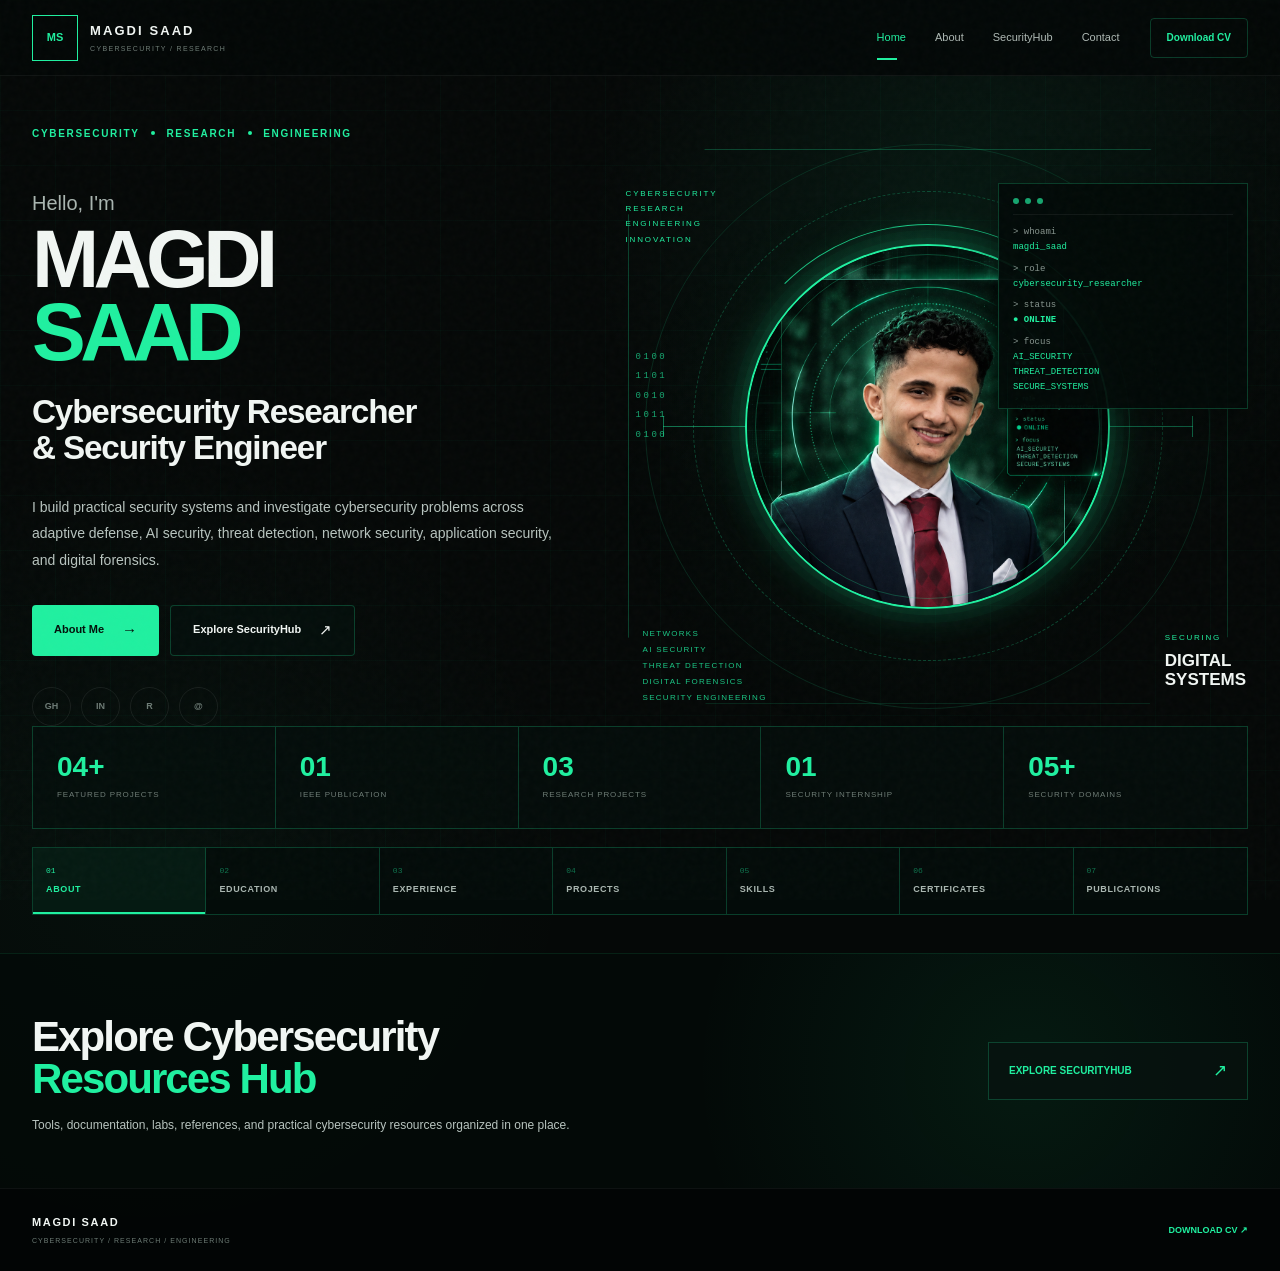
==== index.html @ 8f607539 "Move portfolio to repository root" ====
<!DOCTYPE html>
<html lang="en">

<head>

    <meta charset="UTF-8">

    <meta name="viewport"
          content="width=device-width, initial-scale=1.0">

    <title>
        Magdi Saad | Cybersecurity Researcher
    </title>

    <meta name="description"
          content="Magdi Saad — Cybersecurity Researcher and Information Technology Engineer focused on cybersecurity research, adaptive defense, AI security, threat detection and network security.">

    <link rel="stylesheet"
          href="style.css">

</head>


<body>


<!-- =====================================================
     NAVIGATION
===================================================== -->

<header class="navbar">

    <div class="container nav-container">


        <a href="#home"
           class="brand">

            <span class="brand-mark">
                MS
            </span>

            <span class="brand-copy">

                <strong>
                    MAGDI SAAD
                </strong>

                <small>
                    CYBERSECURITY / RESEARCH
                </small>

            </span>

        </a>


        <nav class="top-nav"
             id="topNav">

            <a href="#home"
               class="top-link active">
                Home
            </a>

            <a href="#about"
               class="top-link">
                About
            </a>

            <a href="securityhub.html"
               class="top-link">
                SecurityHub
            </a>

            <a href="#contact"
               class="top-link">
                Contact
            </a>

        </nav>


        <a href="assets/documents/CV.pdf"
           class="cv-button"
           download>

            Download CV

        </a>


        <button class="menu-toggle"
                id="menuToggle"
                aria-label="Open navigation"
                aria-expanded="false">

            <span></span>
            <span></span>
            <span></span>

        </button>

    </div>

</header>



<main>


<!-- =====================================================
     HERO
===================================================== -->

<section class="hero"
         id="home">


    <div class="hero-grid"></div>


    <div class="container hero-container">


        <!-- =================================================
             LEFT HERO
        ================================================== -->

        <div class="hero-copy">


            <div class="eyebrow">

                CYBERSECURITY
                <i></i>

                RESEARCH
                <i></i>

                ENGINEERING

            </div>


            <p class="hello">
                Hello, I'm
            </p>


            <h1>

                MAGDI

                <span>
                    SAAD
                </span>

            </h1>


            <h2>

                Cybersecurity Researcher
                <br>

                <span>
                    &amp; Security Engineer
                </span>

            </h2>


            <p class="hero-description">

                I build practical security systems and investigate
                cybersecurity problems across adaptive defense,
                AI security, threat detection, network security,
                application security, and digital forensics.

            </p>


            <div class="hero-actions">


                <button class="hero-btn primary"
                        data-open-section="about">

                    About Me

                    <b>
                        →
                    </b>

                </button>


                <a href="securityhub.html"
                   class="hero-btn secondary">

                    Explore SecurityHub

                    <b>
                        ↗
                    </b>

                </a>


            </div>


            <div class="social-row">


                <a href="https://github.com/Magdiabdullah"
                   target="_blank"
                   rel="noopener noreferrer"
                   aria-label="GitHub">

                    GH

                </a>


                <a href="#"
                   aria-label="LinkedIn">

                    IN

                </a>


                <a href="#"
                   aria-label="Research">

                    R

                </a>


                <a href="mailto:YOUR_EMAIL@example.com"
                   aria-label="Email">

                    @

                </a>


            </div>


        </div>



        <!-- =================================================
             RIGHT HERO / HUD
        ================================================== -->

        <div class="hero-visual">


            <div class="ambient-glow"></div>


            <div class="visual-ring ring-outer"></div>

            <div class="visual-ring ring-middle"></div>

            <div class="visual-ring ring-inner"></div>


            <div class="hud-frame"></div>


            <!-- PHOTO -->

            <div class="profile-circle">

                <img src="assets/images/profile2.png"alt="Magdi Saad">

            </div


            <!-- CROSSHAIRS -->

            <div class="crosshair crosshair-left"></div>

            <div class="crosshair crosshair-right"></div>


            <!-- BINARY -->

            <div class="binary-code">

                <span>0100</span>
                <span>1101</span>
                <span>0010</span>
                <span>1011</span>
                <span>0100</span>

            </div>


            <!-- TERMINAL -->

            <div class="terminal-card">


                <div class="terminal-head">

                    <div class="terminal-dots">

                        <i></i>
                        <i></i>
                        <i></i>

                    </div>

                </div>


                <div class="terminal-body">

                    <p>
                        &gt; whoami
                    </p>

                    <strong>
                        magdi_saad
                    </strong>


                    <p>
                        &gt; role
                    </p>

                    <strong>
                        cybersecurity_researcher
                    </strong>


                    <p>
                        &gt; status
                    </p>

                    <strong class="online">
                        ● ONLINE
                    </strong>


                    <p>
                        &gt; focus
                    </p>

                    <strong>
                        AI_SECURITY
                        <br>
                        THREAT_DETECTION
                        <br>
                        SECURE_SYSTEMS
                    </strong>

                </div>

            </div>


            <!-- SIDE LABEL -->

            <div class="visual-side-label">

                <span>
                    CYBERSECURITY
                </span>

                <span>
                    RESEARCH
                </span>

                <span>
                    ENGINEERING
                </span>

                <span>
                    INNOVATION
                </span>

            </div>


            <!-- BOTTOM LABEL -->

            <div class="visual-bottom-label">

                <span>
                    NETWORKS
                </span>

                <span>
                    AI SECURITY
                </span>

                <span>
                    THREAT DETECTION
                </span>

                <span>
                    DIGITAL FORENSICS
                </span>

                <span>
                    SECURITY ENGINEERING
                </span>

            </div>


            <!-- VISUAL LABEL -->

            <div class="visual-label">

                <span>
                    SECURING
                </span>

                <strong>
                    DIGITAL
                    <br>
                    SYSTEMS
                </strong>

            </div>


        </div>

    </div>



    <!-- =================================================
         STATISTICS
    ================================================== -->

    <div class="container stats">


        <div class="stat">

            <strong>
                04+
            </strong>

            <span>
                Featured Projects
            </span>

        </div>


        <div class="stat">

            <strong>
                01
            </strong>

            <span>
                IEEE Publication
            </span>

        </div>


        <div class="stat">

            <strong>
                03
            </strong>

            <span>
                Research Projects
            </span>

        </div>


        <div class="stat">

            <strong>
                01
            </strong>

            <span>
                Security Internship
            </span>

        </div>


        <div class="stat">

            <strong>
                05+
            </strong>

            <span>
                Security Domains
            </span>

        </div>


    </div>



    <!-- =================================================
         SECTION OPTIONS
    ================================================== -->

    <div class="container section-selector-wrap">


        <div class="section-selector">


            <button class="selector-item active"
                    data-section="about">

                <small>
                    01
                </small>

                <strong>
                    ABOUT
                </strong>

            </button>


            <button class="selector-item"
                    data-section="education">

                <small>
                    02
                </small>

                <strong>
                    EDUCATION
                </strong>

            </button>


            <button class="selector-item"
                    data-section="experience">

                <small>
                    03
                </small>

                <strong>
                    EXPERIENCE
                </strong>

            </button>


            <button class="selector-item"
                    data-section="projects">

                <small>
                    04
                </small>

                <strong>
                    PROJECTS
                </strong>

            </button>


            <button class="selector-item"
                    data-section="skills">

                <small>
                    05
                </small>

                <strong>
                    SKILLS
                </strong>

            </button>


            <button class="selector-item"
                    data-section="certificates">

                <small>
                    06
                </small>

                <strong>
                    CERTIFICATES
                </strong>

            </button>


            <button class="selector-item"
                    data-section="publications">

                <small>
                    07
                </small>

                <strong>
                    PUBLICATIONS
                </strong>

            </button>


        </div>

    </div>

</section>



<!-- =====================================================
     ABOUT
===================================================== -->

<section class="portfolio-section"
         id="about"
         data-section-content>


    <div class="container">


        <div class="section-heading">

            <span>
                01 / PROFILE
            </span>

            <h2>
                About Me
            </h2>

        </div>


        <div class="about-layout">


            <div class="about-main">


                <p class="section-lead">

                    I am an Information Technology graduate with
                    a minor in Cyber Forensics &amp; Cyber Law.
                    My work combines practical cybersecurity
                    engineering with security research.

                </p>


                <p>

                    I build security-focused projects and
                    investigate problems involving AI security,
                    intrusion detection, network security,
                    application security, vulnerability research,
                    and digital forensics.

                </p>


                <p>

                    My approach focuses on understanding system
                    behavior, identifying security weaknesses,
                    developing measurable defenses, and documenting
                    the results through practical projects and research.

                </p>


            </div>


            <div class="fact-grid">


                <div class="fact">

                    <span>
                        DEGREE
                    </span>

                    <strong>
                        B.Tech Information Technology
                    </strong>

                </div>


                <div class="fact">

                    <span>
                        MINOR
                    </span>

                    <strong>
                        Cyber Forensics &amp; Cyber Law
                    </strong>

                </div>


                <div class="fact">

                    <span>
                        GRADUATED
                    </span>

                    <strong>
                        31 July 2025
                    </strong>

                </div>


                <div class="fact">

                    <span>
                        FOCUS
                    </span>

                    <strong>
                        Cybersecurity &amp; Research
                    </strong>

                </div>


            </div>


        </div>

    </div>

</section>



<!-- =====================================================
     EDUCATION
===================================================== -->

<section class="portfolio-section"
         id="education"
         data-section-content>


    <div class="container">


        <div class="section-heading">

            <span>
                02 / ACADEMIC PATH
            </span>

            <h2>
                Education
            </h2>

        </div>


        <article class="large-card">


            <div class="card-index">
                01
            </div>


            <div>

                <span class="kicker">
                    2021 — 2025
                </span>


                <h3>
                    B.Tech in Information Technology
                </h3>


                <h4>
                    Delhi Technological University (DTU), India
                </h4>


                <p>
                    Minor: Cyber Forensics &amp; Cyber Law
                </p>

            </div>


        </article>


    </div>

</section>



<!-- =====================================================
     EXPERIENCE
===================================================== -->

<section class="portfolio-section"
         id="experience"
         data-section-content>


    <div class="container">


        <div class="section-heading">

            <span>
                03 / PROFESSIONAL
            </span>

            <h2>
                Experience
            </h2>

        </div>


        <article class="large-card">


            <div class="card-index">
                01
            </div>


            <div>

                <span class="kicker">
                    NETWORK &amp; SECURITY
                </span>


                <h3>
                    Network &amp; Security Analyst
                </h3>


                <h4>
                    Drooblite for Telecom Services and IT
                </h4>


                <p>

                    Worked on network infrastructure,
                    security monitoring, network configuration,
                    troubleshooting, and cybersecurity activities.

                </p>


                <div class="tag-row">

                    <span>
                        Network Infrastructure
                    </span>

                    <span>
                        Security Monitoring
                    </span>

                    <span>
                        Network Configuration
                    </span>

                    <span>
                        Troubleshooting
                    </span>

                </div>


            </div>


        </article>


    </div>

</section>



<!-- =====================================================
     PROJECTS
===================================================== -->

<section class="portfolio-section"
         id="projects"
         data-section-content>


    <div class="container">


        <div class="section-heading">

            <span>
                04 / BUILD
            </span>

            <h2>
                Projects
            </h2>

        </div>


        <div class="project-grid">


            <article class="project-card featured-project">


                <div class="project-top">

                    <span>
                        01
                    </span>

                    <span>
                        HOST SECURITY / DETECTION
                    </span>

                </div>


                <h3>
                    AdaptiveShield
                </h3>


                <p>

                    An adaptive host-based intrusion detection
                    and response system designed to detect
                    suspicious host activity, calculate security
                    risk, and support response decisions.

                </p>


                <div class="tag-row">

                    <span>
                        Python
                    </span>

                    <span>
                        FastAPI
                    </span>

                    <span>
                        SQLAlchemy
                    </span>

                    <span>
                        SQLite
                    </span>

                    <span>
                        Linux
                    </span>

                </div>


            </article>



            <article class="project-card">


                <div class="project-top">

                    <span>
                        02
                    </span>

                    <span>
                        AI SECURITY
                    </span>

                </div>


                <h3>
                    AI Chatbot Security
                </h3>


                <p>

                    Security research measuring susceptibility
                    to prompt manipulation using attack success
                    rate, filtering robustness, response
                    consistency, and risk scoring.

                </p>


                <div class="tag-row">

                    <span>
                        AI Security
                    </span>

                    <span>
                        Python
                    </span>

                    <span>
                        Research
                    </span>

                </div>


            </article>



            <article class="project-card">


                <div class="project-top">

                    <span>
                        03
                    </span>

                    <span>
                        COMPUTER VISION
                    </span>

                </div>


                <h3>
                    Deepfake Detection using CNN
                </h3>


                <p>

                    A deep-learning project for classifying
                    real and manipulated facial images using
                    convolutional neural networks.

                </p>


                <div class="tag-row">

                    <span>
                        TensorFlow
                    </span>

                    <span>
                        Keras
                    </span>

                    <span>
                        CNN
                    </span>

                    <span>
                        DenseNet121
                    </span>

                </div>


                <a class="card-link"
                   href="https://github.com/Magdiabdullah/deepfake-detection-cnn"
                   target="_blank"
                   rel="noopener noreferrer">

                    View GitHub →

                </a>


            </article>



            <article class="project-card">


                <div class="project-top">

                    <span>
                        04
                    </span>

                    <span>
                        NETWORK SECURITY
                    </span>

                </div>


                <h3>
                    Supermarket Network Security Architecture
                </h3>


                <p>

                    A segmented enterprise LAN design using
                    VLANs, routing, firewall controls,
                    IP addressing, and network access policies.

                </p>


                <div class="tag-row">

                    <span>
                        Cisco
                    </span>

                    <span>
                        VLANs
                    </span>

                    <span>
                        Routing
                    </span>

                    <span>
                        Packet Tracer
                    </span>

                </div>


            </article>



            <article class="project-card">


                <div class="project-top">

                    <span>
                        05
                    </span>

                    <span>
                        APPLICATION SECURITY
                    </span>

                </div>


                <h3>
                    SecureCodeIQ
                </h3>


                <p>

                    A cybersecurity project focused on secure
                    coding, security analysis, and practical
                    application security concepts.

                </p>


                <div class="tag-row">

                    <span>
                        Secure Coding
                    </span>

                    <span>
                        Application Security
                    </span>

                </div>


            </article>


        </div>


    </div>

</section>



<!-- =====================================================
     SKILLS
===================================================== -->

<section class="portfolio-section"
         id="skills"
         data-section-content>


    <div class="container">


        <div class="section-heading">

            <span>
                05 / CAPABILITIES
            </span>

            <h2>
                Skills
            </h2>

        </div>


        <div class="skills-grid">


            <article class="skill-card">

                <span>
                    01
                </span>

                <h3>
                    Cybersecurity
                </h3>

                <p>
                    Web Security · Vulnerability Research ·
                    Network Security · IDS/IPS · Security Testing ·
                    Application Security
                </p>

            </article>


            <article class="skill-card">

                <span>
                    02
                </span>

                <h3>
                    Programming
                </h3>

                <p>
                    Python · SQL · JavaScript
                </p>

            </article>


            <article class="skill-card">

                <span>
                    03
                </span>

                <h3>
                    AI &amp; Machine Learning
                </h3>

                <p>
                    TensorFlow · Keras · CNN · DenseNet121 ·
                    Machine Learning
                </p>

            </article>


            <article class="skill-card">

                <span>
                    04
                </span>

                <h3>
                    Networking
                </h3>

                <p>
                    Cisco · VLANs · Routing · Firewalls ·
                    Network Architecture · Packet Tracer
                </p>

            </article>


            <article class="skill-card">

                <span>
                    05
                </span>

                <h3>
                    Security Tools
                </h3>

                <p>
                    Nmap · Wireshark · SQLMap · Burp Suite ·
                    Linux Security Tools
                </p>

            </article>


        </div>

    </div>

</section>



<!-- =====================================================
     CERTIFICATES
===================================================== -->

<section class="portfolio-section"
         id="certificates"
         data-section-content>


    <div class="container">


        <div class="section-heading">

            <span>
                06 / CREDENTIALS
            </span>

            <h2>
                Certificates
            </h2>

        </div>


        <div class="certificate-grid">


            <div class="certificate-card">

                <span>
                    01
                </span>

                <strong>
                    B.Tech in Information Technology
                </strong>

                <small>
                    Delhi Technological University
                </small>

            </div>


            <div class="certificate-card">

                <span>
                    02
                </span>

                <strong>
                    Cyber Forensics &amp; Cyber Law Minor
                </strong>

                <small>
                    Delhi Technological University
                </small>

            </div>


            <div class="certificate-card">

                <span>
                    03
                </span>

                <strong>
                    IELTS Academic — Band 7.0
                </strong>

                <small>
                    English Proficiency
                </small>

            </div>


            <div class="certificate-card">

                <span>
                    04
                </span>

                <strong>
                    Telc Deutsch B1
                </strong>

                <small>
                    German Language
                </small>

            </div>


            <div class="certificate-card">

                <span>
                    05
                </span>

                <strong>
                    Advanced English Diploma
                </strong>

                <small>
                    Language Certification
                </small>

            </div>


            <div class="certificate-card">

                <span>
                    06
                </span>

                <strong>
                    E-Marketing Diploma
                </strong>

                <small>
                    Professional Certification
                </small>

            </div>


        </div>

    </div>

</section>



<!-- =====================================================
     PUBLICATIONS
===================================================== -->

<section class="portfolio-section"
         id="publications"
         data-section-content>


    <div class="container">


        <div class="section-heading">

            <span>
                07 / RESEARCH OUTPUT
            </span>

            <h2>
                Publications
            </h2>

        </div>


        <article class="publication-card">


            <div class="publication-index">

                IEEE
                <br>

                ICCCNT
                <br>

                2025

            </div>


            <div>


                <span class="kicker">
                    PUBLISHED / ACCEPTED RESEARCH
                </span>


                <h3>

                    Investigating AI Chatbot Security:
                    Measuring Susceptibility to Prompt Manipulation

                </h3>


                <p>

                    Research investigating AI chatbot security
                    and susceptibility to prompt manipulation
                    using attack success rate, filtering
                    robustness, response consistency,
                    and risk scoring.

                </p>


                <div class="tag-row">

                    <span>
                        AI Security
                    </span>

                    <span>
                        Prompt Manipulation
                    </span>

                    <span>
                        Risk Scoring
                    </span>

                </div>


            </div>


        </article>


    </div>

</section>



<!-- =====================================================
     CONTACT
===================================================== -->

<section class="portfolio-section contact-section"
         id="contact"
         data-section-content>


    <div class="container">


        <div class="section-heading">

            <span>
                08 / CONNECT
            </span>

            <h2>
                Contact
            </h2>

        </div>


        <div class="contact-box">


            <div>

                <p class="section-lead">

                    For cybersecurity research,
                    security engineering, collaboration,
                    or related opportunities.

                </p>

            </div>


            <div class="contact-links">


                <a href="mailto:YOUR_EMAIL@example.com">

                    YOUR_EMAIL@example.com ↗

                </a>


                <a href="https://github.com/Magdiabdullah"
                   target="_blank"
                   rel="noopener noreferrer">

                    GitHub ↗

                </a>


                <a href="assets/documents/CV.pdf"
                   download>

                    Download CV ↗

                </a>


            </div>


        </div>


    </div>

</section>



<!-- =====================================================
     SECURITYHUB CTA
===================================================== -->

<section class="hub-cta">


    <div class="container hub-cta-inner">


        <div>


            <span>
        
            </span>


            <h3>

                Explore Cybersecurity
                <br>

                <strong>
                    Resources Hub
                </strong>

            </h3>


            <p>

                Tools, documentation, labs,
                references, and practical cybersecurity
                resources organized in one place.

            </p>


        </div>


        <a href="securityhub.html"
           class="hub-button">


            <span>
                EXPLORE SECURITYHUB
            </span>


            <b>
                ↗
            </b>


        </a>


    </div>


</section>


</main>



<!-- =====================================================
     FOOTER
===================================================== -->

<footer>


    <div class="container footer-inner">


        <div>

            <strong>
                MAGDI SAAD
            </strong>

            <small>
                CYBERSECURITY / RESEARCH / ENGINEERING
            </small>

        </div>


        <a href="assets/documents/CV.pdf"
           download>

            DOWNLOAD CV ↗

        </a>


    </div>


</footer>


<script src="script.js"></script>

</body>

</html>
---- style.css ----
/* =========================================================
   MAGDI SAAD
   CYBERSECURITY PORTFOLIO
========================================================= */

:root {

    --bg: #050807;
    --bg-2: #07100d;

    --panel: rgba(7, 17, 14, .78);
    --panel-strong: rgba(3, 10, 8, .94);

    --green: #20f0a0;
    --green-2: #10c981;

    --green-soft:
        rgba(32, 240, 160, .075);

    --green-line:
        rgba(32, 240, 160, .22);

    --white: #f1f6f3;
    --text: #b8c4bf;
    --muted: #6e7c76;

    --border:
        rgba(255,255,255,.075);

    --container: 1220px;

}


* {

    margin: 0;
    padding: 0;

    box-sizing: border-box;

}


html {

    scroll-behavior: smooth;

}


body {

    min-height: 100vh;

    overflow-x: hidden;

    color: var(--white);

    background:

        radial-gradient(
            circle at 76% 18%,
            rgba(32,240,160,.075),
            transparent 27%
        ),

        radial-gradient(
            circle at 12% 68%,
            rgba(32,240,160,.035),
            transparent 30%
        ),

        var(--bg);

    font-family:
        Inter,
        "Segoe UI",
        Arial,
        sans-serif;

    line-height: 1.6;

}


body::before {

    content: "";

    position: fixed;

    inset: 0;

    z-index: -2;

    pointer-events: none;

    background-image:

        linear-gradient(
            rgba(32,240,160,.026) 1px,
            transparent 1px
        ),

        linear-gradient(
            90deg,
            rgba(32,240,160,.026) 1px,
            transparent 1px
        );

    background-size: 55px 55px;

}


body::after {

    content: "";

    position: fixed;

    inset: 0;

    z-index: 100;

    pointer-events: none;

    opacity: .025;

    background-image:

        url("data:image/svg+xml,%3Csvg viewBox='0 0 180 180' xmlns='http://www.w3.org/2000/svg'%3E%3Cfilter id='n'%3E%3CfeTurbulence type='fractalNoise' baseFrequency='.8' numOctaves='4' stitchTiles='stitch'/%3E%3C/filter%3E%3Crect width='100%25' height='100%25' filter='url(%23n)'/%3E%3C/svg%3E");

}


a {

    color: inherit;

    text-decoration: none;

}


button {

    font: inherit;

}


img {

    max-width: 100%;

    display: block;

}


.container {

    width:
        min(
            calc(100% - 64px),
            var(--container)
        );

    margin-inline: auto;

}


/* =========================================================
   NAVIGATION
========================================================= */

.navbar {

    position: fixed;

    inset: 0 0 auto;

    z-index: 60;

    height: 76px;

    background:
        rgba(4, 8, 7, .90);

    backdrop-filter:
        blur(18px);

    border-bottom:
        1px solid
        rgba(255,255,255,.05);

}


.nav-container {

    height: 100%;

    display: flex;

    align-items: center;

    gap: 30px;

}


.brand {

    display: flex;

    align-items: center;

    gap: 12px;

    margin-right: auto;

}


.brand-mark {

    width: 46px;
    height: 46px;

    display: grid;

    place-items: center;

    border:
        1px solid
        var(--green);

    color:
        var(--green);

    font-size: 11px;

    font-weight: 800;

}


.brand-copy strong,
.brand-copy small {

    display: block;

}


.brand-copy strong {

    font-size: 13px;

    letter-spacing: .16em;

}


.brand-copy small {

    margin-top: 1px;

    color:
        var(--muted);

    font-size: 7px;

    letter-spacing: .19em;

}


.top-nav {

    display: flex;

    align-items: center;

    gap: 29px;

}


.top-link {

    position: relative;

    color:
        #aeb9b4;

    font-size: 11px;

    transition:
        color .25s ease;

}


.top-link:hover,
.top-link.active {

    color:
        var(--green);

}


.top-link.active::after {

    content: "";

    position: absolute;

    left: 0;
    right: 0;

    bottom: -14px;

    width: 20px;

    height: 2px;

    background:
        var(--green);

}


.cv-button {

    padding:
        11px 16px;

    border:
        1px solid
        var(--green-line);

    border-radius: 4px;

    color:
        var(--green);

    font-size: 10px;

    font-weight: 800;

    transition:
        .25s ease;

}


.cv-button:hover {

    background:
        var(--green-soft);

    border-color:
        var(--green);

}


.menu-toggle {

    display: none;

    width: 40px;
    height: 40px;

    padding: 8px;

    border:
        1px solid
        var(--green-line);

    background:
        transparent;

    cursor: pointer;

}


.menu-toggle span {

    display: block;

    height: 1px;

    margin: 5px 0;

    background:
        var(--green);

}


/* =========================================================
   HERO
========================================================= */

.hero {

    position: relative;

    min-height: 100vh;

    padding-top: 126px;

    padding-bottom: 28px;

}


.hero-grid {

    position: absolute;

    inset: 76px 0 0;

    pointer-events: none;

    background:

        radial-gradient(
            circle at 70% 45%,
            rgba(32,240,160,.04),
            transparent 28%
        );

}


.hero-container {

    min-height: 585px;

    display: grid;

    grid-template-columns:
        minmax(0,.92fr)
        minmax(0,1.08fr);

    align-items: center;

    gap: 30px;

}


.hero-copy {

    position: relative;

    z-index: 10;

}


.eyebrow {

    color:
        var(--green);

    font-size: 10px;

    font-weight: 800;

    letter-spacing: .17em;

}


.eyebrow i {

    display: inline-block;

    width: 4px;
    height: 4px;

    margin:
        0 7px 2px;

    border-radius: 50%;

    background:
        var(--green);

}


.hello {

    margin-top: 45px;

    color:
        #a9b5b0;

    font-size: 20px;

}


.hero h1 {

    margin-top: 4px;

    font-size:
        clamp(
            60px,
            6.3vw,
            94px
        );

    line-height: .9;

    letter-spacing: -.07em;

    font-weight: 800;

}


.hero h1 span {

    display: block;

    color:
        var(--green);

}


.hero h2 {

    margin-top: 25px;

    font-size:
        clamp(
            23px,
            2.6vw,
            35px
        );

    line-height: 1.1;

    letter-spacing: -.035em;

    font-weight: 650;

}


.hero-description {

    max-width: 650px;

    margin-top: 27px;

    color:
        var(--text);

    font-size: 14px;

    line-height: 1.9;

}


.hero-actions {

    display: flex;

    flex-wrap: wrap;

    gap: 11px;

    margin-top: 31px;

}


.hero-btn {

    min-height: 51px;

    display: inline-flex;

    align-items: center;

    justify-content: center;

    gap: 18px;

    padding:
        0 22px;

    border-radius: 4px;

    font-size: 11px;

    font-weight: 800;

    cursor: pointer;

}


.hero-btn b {

    font-size: 15px;

    font-weight: 500;

}


.hero-btn.primary {

    border: 0;

    background:
        var(--green);

    color:
        #03100a;

}


.hero-btn.secondary {

    border:
        1px solid
        var(--green-line);

    background:
        rgba(5,16,13,.7);

    color:
        var(--white);

}


.hero-btn:hover {

    transform:
        translateY(-2px);

}


.social-row {

    display: flex;

    gap: 10px;

    margin-top: 31px;

}


.social-row a {

    width: 39px;
    height: 39px;

    display: grid;

    place-items: center;

    border:
        1px solid
        var(--border);

    border-radius: 50%;

    color:
        var(--muted);

    font-size: 9px;

    font-weight: 800;

}


.social-row a:hover {

    color:
        var(--green);

    border-color:
        var(--green-line);

}


/* =========================================================
   HERO HUD
========================================================= */

.hero-visual {

    position: relative;

    height: 600px;

    display: grid;

    place-items: center;

}


.ambient-glow {

    position: absolute;

    width: 460px;
    height: 460px;

    border-radius: 50%;

    background:

        radial-gradient(
            circle,
            rgba(32,240,160,.10),
            transparent 68%
        );

    filter:
        blur(8px);

}


.visual-ring {

    position: absolute;

    border-radius: 50%;

    pointer-events: none;

}


.ring-outer {

    width: 565px;
    height: 565px;

    border:
        1px solid
        rgba(32,240,160,.12);

}


.ring-middle {

    width: 470px;
    height: 470px;

    border:
        1px dashed
        rgba(32,240,160,.25);

    animation:
        rotate 28s linear infinite;

}


.ring-inner {

    width: 405px;
    height: 405px;

    border:
        1px solid
        transparent;

    border-top-color:
        rgba(32,240,160,.8);

    border-right-color:
        rgba(32,240,160,.18);

    animation:
        rotateReverse 17s linear infinite;

}


@keyframes rotate {

    to {
        transform:
            rotate(360deg);
    }

}


@keyframes rotateReverse {

    to {
        transform:
            rotate(-360deg);
    }

}


/* =========================================================
   HUD FRAME
========================================================= */

.hud-frame {

    position: absolute;

    width: 600px;
    height: 555px;

    border:
        1px solid
        rgba(32,240,160,.24);

    clip-path:
        polygon(
            13% 0,
            87% 0,
            100% 12%,
            100% 88%,
            87% 100%,
            13% 100%,
            0 88%,
            0 12%
        );

}


/* =========================================================
   PHOTO
========================================================= */

.profile-circle {

    position: relative;

    z-index: 20;

    width: 365px;
    height: 365px;

    flex-shrink: 0;

    overflow: hidden;

    border:
        2px solid
        var(--green);

    border-radius: 50%;

    background:
        #07100d;

    box-shadow:

        0 0 0 6px
        rgba(32,240,160,.04),

        0 0 0 14px
        rgba(32,240,160,.025),

        0 0 45px
        rgba(32,240,160,.20);

}


.profile-circle img {

    position: absolute;

    inset: 0;

    width: 100%;
    height: 100%;

    max-width: none;

    display: block;

    object-fit: cover;

    object-position:
        center 17%;

    opacity: 1;

    visibility: visible;

    filter: none;

    transform:
        scale(1.02);

}


.profile-circle::after {

    content: "";

    position: absolute;

    inset: 8px;

    z-index: 2;

    border:
        1px solid
        rgba(32,240,160,.25);

    border-radius: 50%;

    pointer-events: none;

}


/* =========================================================
   CROSSHAIRS
========================================================= */

.crosshair {

    position: absolute;

    z-index: 4;

    width: 105px;

    height: 1px;

    background:
        rgba(32,240,160,.45);

}


.crosshair::before {

    content: "";

    position: absolute;

    top: -10px;

    width: 1px;
    height: 21px;

    background:
        rgba(32,240,160,.45);

}


.crosshair-left {

    left: 55px;

}


.crosshair-left::before {

    left: 0;

}


.crosshair-right {

    right: 55px;

}


.crosshair-right::before {

    right: 0;

}


/* =========================================================
   BINARY
========================================================= */

.binary-code {

    position: absolute;

    left: 28px;

    top: 224px;

    z-index: 8;

    display: flex;

    flex-direction: column;

    gap: 5px;

    color:
        var(--green);

    font-family:
        "Courier New",
        monospace;

    font-size: 9px;

    letter-spacing: .28em;

    opacity: .68;

}


/* =========================================================
   TERMINAL
========================================================= */

.terminal-card {

    position: absolute;

    top: 57px;

    right: 0;

    z-index: 25;

    width: 250px;

    min-height: 180px;

    padding: 14px;

    border:
        1px solid
        var(--green-line);

    background:
        var(--panel-strong);

    box-shadow:
        0 20px 55px
        rgba(0,0,0,.42);

    font-family:
        "Courier New",
        monospace;

}


.terminal-head {

    padding-bottom: 10px;

    border-bottom:
        1px solid
        rgba(255,255,255,.06);

}


.terminal-dots {

    display: flex;

    gap: 6px;

}


.terminal-dots i {

    width: 6px;
    height: 6px;

    border-radius: 50%;

    background:
        rgba(32,240,160,.68);

}


.terminal-body {

    margin-top: 10px;

    color:
        #87958f;

    font-size: 9px;

    line-height: 1.65;

}


.terminal-body p {

    margin-top: 7px;

}


.terminal-body strong {

    display: block;

    color:
        var(--green);

    font-weight: 400;

}


.terminal-body .online {

    font-weight: 800;

}


/* =========================================================
   HUD LABELS
========================================================= */

.visual-label {

    position: absolute;

    right: 2px;

    bottom: 37px;

    z-index: 12;

}


.visual-label span {

    display: block;

    color:
        var(--green);

    font-size: 8px;

    letter-spacing: .22em;

}


.visual-label strong {

    display: block;

    margin-top: 6px;

    font-size: 17px;

    line-height: 1.12;

}


.visual-side-label {

    position: absolute;

    left: 18px;

    top: 60px;

    display: flex;

    flex-direction: column;

    color:
        var(--green);

    font-size: 8px;

    line-height: 1.9;

    letter-spacing: .23em;

}


.visual-bottom-label {

    position: absolute;

    left: 35px;

    bottom: 20px;

    display: flex;

    flex-direction: column;

    color:
        rgba(32,240,160,.82);

    font-size: 8px;

    line-height: 2;

    letter-spacing: .16em;

}


/* =========================================================
   STATS
========================================================= */

.stats {

    position: relative;

    z-index: 20;

    display: grid;

    grid-template-columns:
        repeat(5,1fr);

    border:
        1px solid
        var(--green-line);

    background:
        rgba(5,15,12,.70);

}


.stat {

    min-height: 101px;

    display: flex;

    flex-direction: column;

    justify-content: center;

    padding:
        16px 24px;

    border-right:
        1px solid
        var(--green-line);

}


.stat:last-child {

    border-right: 0;

}


.stat strong {

    color:
        var(--green);

    font-size: 28px;

    line-height: 1;

}


.stat span {

    margin-top: 8px;

    color:
        var(--muted);

    font-size: 8px;

    text-transform: uppercase;

    letter-spacing: .11em;

}


/* =========================================================
   SECTION SELECTOR
========================================================= */

.section-selector-wrap {

    position: relative;

    z-index: 25;

    margin-top: 18px;

}


.section-selector {

    display: grid;

    grid-template-columns:
        repeat(7,1fr);

    border:
        1px solid
        var(--green-line);

    background:
        rgba(4,12,10,.92);

}


.selector-item {

    min-height: 66px;

    padding:
        12px 13px;

    display: flex;

    flex-direction: column;

    justify-content: center;

    align-items: flex-start;

    gap: 4px;

    border: 0;

    border-right:
        1px solid
        var(--green-line);

    background:
        transparent;

    color:
        var(--muted);

    cursor: pointer;

    text-align: left;

}


.selector-item:last-child {

    border-right: 0;

}


.selector-item small {

    color:
        rgba(32,240,160,.45);

    font-family:
        "Courier New",
        monospace;

    font-size: 8px;

}


.selector-item strong {

    color:
        #aab7b1;

    font-size: 9px;

    letter-spacing: .07em;

}


.selector-item:hover {

    background:
        rgba(32,240,160,.045);

}


.selector-item:hover strong,
.selector-item.active strong {

    color:
        var(--green);

}


.selector-item.active {

    background:
        rgba(32,240,160,.06);

    box-shadow:
        inset 0 -2px 0
        var(--green);

}


.selector-item.active small {

    color:
        var(--green);

}


/* =========================================================
   HIDDEN SECTIONS
========================================================= */

.portfolio-section {

    display: none;

    padding:
        85px 0 95px;

    border-top:
        1px solid
        rgba(255,255,255,.025);

}


.portfolio-section.visible {

    display: block;

    animation:
        reveal .45s ease both;

}


@keyframes reveal {

    from {

        opacity: 0;

        transform:
            translateY(20px);

    }

    to {

        opacity: 1;

        transform:
            translateY(0);

    }

}


/* =========================================================
   HEADINGS
========================================================= */

.section-heading {

    margin-bottom: 44px;

}


.section-heading > span {

    color:
        var(--green);

    font-size: 9px;

    font-weight: 800;

    letter-spacing: .18em;

}


.section-heading h2 {

    margin-top: 10px;

    font-size:
        clamp(
            38px,
            5vw,
            62px
        );

    line-height: .95;

    letter-spacing: -.055em;

}


/* =========================================================
   ABOUT
========================================================= */

.about-layout {

    display: grid;

    grid-template-columns:
        1.2fr .8fr;

    gap: 60px;

}


.section-lead {

    max-width: 760px;

    color:
        var(--white);

    font-size: 21px;

    line-height: 1.6;

}


.about-main p:not(.section-lead) {

    max-width: 760px;

    margin-top: 20px;

    color:
        var(--text);

    font-size: 14px;

    line-height: 1.9;

}


.fact-grid {

    display: grid;

    gap: 10px;

}


.fact {

    padding: 18px;

    border:
        1px solid
        var(--border);

    background:
        rgba(7,18,15,.55);

}


.fact span {

    display: block;

    color:
        var(--green);

    font-size: 8px;

    letter-spacing: .15em;

}


.fact strong {

    display: block;

    margin-top: 7px;

    color:
        var(--white);

    font-size: 13px;

}


/* =========================================================
   LARGE CARD
========================================================= */

.large-card {

    display: grid;

    grid-template-columns:
        90px 1fr;

    gap: 30px;

    padding: 35px;

    border:
        1px solid
        var(--green-line);

    background:
        rgba(7,18,15,.58);

}


.card-index {

    color:
        var(--green);

    font-family:
        "Courier New",
        monospace;

    font-size: 12px;

}


.kicker {

    color:
        var(--green);

    font-size: 8px;

    font-weight: 800;

    letter-spacing: .18em;

}


.large-card h3 {

    margin-top: 10px;

    font-size: 30px;

    line-height: 1.15;

}


.large-card h4 {

    margin-top: 10px;

    color:
        #c0cbc6;

    font-size: 14px;

    font-weight: 500;

}


.large-card p {

    margin-top: 17px;

    color:
        var(--text);

    font-size: 14px;

    line-height: 1.85;

}


/* =========================================================
   TAGS
========================================================= */

.tag-row {

    display: flex;

    flex-wrap: wrap;

    gap: 7px;

    margin-top: 22px;

}


.tag-row span {

    padding:
        6px 9px;

    border:
        1px solid
        rgba(32,240,160,.14);

    color:
        #91a099;

    background:
        rgba(32,240,160,.025);

    font-size: 8px;

}


/* =========================================================
   PROJECTS
========================================================= */

.project-grid {

    display: grid;

    grid-template-columns:
        repeat(2,1fr);

    gap: 12px;

}


.project-card {

    min-height: 290px;

    padding: 28px;

    border:
        1px solid
        var(--border);

    background:
        rgba(7,18,15,.52);

    transition:
        .25s ease;

}


.project-card:hover {

    transform:
        translateY(-4px);

    border-color:
        var(--green-line);

}


.featured-project {

    grid-column:
        1 / -1;

    min-height: 250px;

    border-color:
        var(--green-line);

}


.project-top {

    display: flex;

    justify-content:
        space-between;

    gap: 20px;

    color:
        var(--green);

    font-size: 8px;

    letter-spacing: .15em;

}


.project-card h3 {

    margin-top: 30px;

    font-size: 27px;

    line-height: 1.12;

}


.project-card p {

    margin-top: 14px;

    color:
        var(--text);

    font-size: 13px;

    line-height: 1.85;

}


.card-link {

    display: inline-block;

    margin-top: 19px;

    color:
        var(--green);

    font-size: 10px;

    font-weight: 800;

}


/* =========================================================
   SKILLS
========================================================= */

.skills-grid {

    display: grid;

    grid-template-columns:
        repeat(2,1fr);

    gap: 12px;

}


.skill-card {

    padding: 28px;

    border:
        1px solid
        var(--border);

    background:
        rgba(7,18,15,.52);

}


.skill-card > span {

    color:
        var(--green);

    font-family:
        "Courier New",
        monospace;

    font-size: 9px;

}


.skill-card h3 {

    margin-top: 16px;

    font-size: 21px;

}


.skill-card p {

    margin-top: 10px;

    color:
        var(--text);

    font-size: 12px;

    line-height: 1.8;

}


/* =========================================================
   CERTIFICATES
========================================================= */

.certificate-grid {

    display: grid;

    grid-template-columns:
        repeat(2,1fr);

    gap: 10px;

}


.certificate-card {

    min-height: 110px;

    display: grid;

    grid-template-columns:
        42px 1fr;

    column-gap: 14px;

    align-content: center;

    padding:
        18px 20px;

    border:
        1px solid
        var(--border);

    background:
        rgba(7,18,15,.52);

}


.certificate-card span {

    grid-row:
        span 2;

    color:
        var(--green);

    font-family:
        "Courier New",
        monospace;

    font-size: 9px;

}


.certificate-card strong {

    color:
        var(--white);

    font-size: 13px;

}


.certificate-card small {

    margin-top: 3px;

    color:
        var(--muted);

    font-size: 9px;

}


/* =========================================================
   PUBLICATIONS
========================================================= */

.publication-card {

    display: grid;

    grid-template-columns:
        150px 1fr;

    gap: 35px;

    padding: 36px;

    border:
        1px solid
        var(--green-line);

    background:
        rgba(7,18,15,.58);

}


.publication-index {

    color:
        var(--green);

    font-family:
        "Courier New",
        monospace;

    font-size: 11px;

    line-height: 1.7;

    letter-spacing: .12em;

}


.publication-card h3 {

    margin-top: 10px;

    font-size: 29px;

    line-height: 1.2;

}


.publication-card p {

    margin-top: 17px;

    color:
        var(--text);

    font-size: 14px;

    line-height: 1.85;

}


/* =========================================================
   CONTACT
========================================================= */

.contact-box {

    display: grid;

    grid-template-columns:
        1fr 1fr;

    gap: 40px;

    padding: 35px;

    border:
        1px solid
        var(--green-line);

    background:
        rgba(7,18,15,.58);

}


.contact-links {

    display: flex;

    flex-direction: column;

    gap: 13px;

}


.contact-links a {

    padding-bottom: 10px;

    border-bottom:
        1px solid
        var(--border);

    color:
        var(--green);

    font-size: 12px;

}


/* =========================================================
   SECURITYHUB CTA
========================================================= */

.hub-cta {

    margin-top: 10px;

    padding:
        52px 0;

    border-top:
        1px solid
        rgba(32,240,160,.10);

    background:

        radial-gradient(
            circle at 80% 50%,
            rgba(32,240,160,.07),
            transparent 32%
        ),

        rgba(3,10,8,.7);

}


.hub-cta-inner {

    display: flex;

    align-items: center;

    justify-content:
        space-between;

    gap: 40px;

}


.hub-cta-inner > div {

    max-width: 700px;

}


.hub-cta-inner > div > span {

    color:
        var(--green);

    font-size: 9px;

    font-weight: 800;

    letter-spacing: .18em;

}


.hub-cta h3 {

    margin-top: 10px;

    font-size:
        clamp(
            28px,
            3.5vw,
            42px
        );

    line-height: 1;

    letter-spacing: -.045em;

    font-weight: 700;

}


.hub-cta h3 strong {

    color:
        var(--green);

    font-weight: 700;

}


.hub-cta p {

    max-width: 600px;

    margin-top: 15px;

    color:
        var(--text);

    font-size: 12px;

    line-height: 1.75;

}


.hub-button {

    min-width: 260px;

    min-height: 58px;

    display: flex;

    align-items: center;

    justify-content:
        space-between;

    gap: 25px;

    padding:
        0 20px;

    border:
        1px solid
        var(--green-line);

    color:
        var(--green);

    background:
        rgba(7,19,16,.72);

    font-size: 10px;

    font-weight: 800;

}


.hub-button:hover {

    border-color:
        var(--green);

    background:
        var(--green-soft);

}


.hub-button b {

    font-size: 17px;

    font-weight: 400;

}


/* =========================================================
   FOOTER
========================================================= */

footer {

    border-top:
        1px solid
        rgba(255,255,255,.05);

    padding:
        25px 0;

    background:
        rgba(2,6,5,.8);

}


.footer-inner {

    display: flex;

    align-items: center;

    justify-content:
        space-between;

    gap: 20px;

}


.footer-inner strong,
.footer-inner small {

    display: block;

}


.footer-inner strong {

    font-size: 11px;

    letter-spacing: .15em;

}


.footer-inner small {

    margin-top: 3px;

    color:
        var(--muted);

    font-size: 7px;

    letter-spacing: .15em;

}


.footer-inner > a {

    color:
        var(--green);

    font-size: 9px;

    font-weight: 800;

}


/* =========================================================
   TABLET
========================================================= */

@media (max-width: 1100px) {


    .top-nav {

        gap: 18px;

    }


    .hero-container {

        grid-template-columns:
            1fr 1fr;

    }


    .hero-visual {

        transform:
            scale(.88);

        transform-origin:
            center;

    }


    .stats {

        grid-template-columns:
            repeat(3,1fr);

    }


    .stat:nth-child(3) {

        border-right: 0;

    }


    .stat:nth-child(n+4) {

        border-top:
            1px solid
            var(--green-line);

    }


    .section-selector {

        grid-template-columns:
            repeat(4,1fr);

    }


    .selector-item:nth-child(4) {

        border-right: 0;

    }


    .selector-item:nth-child(n+5) {

        border-top:
            1px solid
            var(--green-line);

    }

}


/* =========================================================
   TABLET / MOBILE NAV
========================================================= */

@media (max-width: 850px) {


    .top-nav {

        position: absolute;

        top: 68px;

        left: 18px;
        right: 18px;

        display: none;

        flex-direction: column;

        gap: 0;

        padding: 10px;

        background:
            rgba(4,9,8,.98);

        border:
            1px solid
            var(--green-line);

    }


    .top-nav.open {

        display: flex;

    }


    .top-link {

        padding: 13px;

        border-bottom:
            1px solid
            rgba(255,255,255,.04);

    }


    .top-link.active::after {

        display: none;

    }


    .cv-button {

        display: none;

    }


    .menu-toggle {

        display: block;

    }


    .hero {

        padding-top:
            108px;

    }


    .hero-container {

        grid-template-columns:
            1fr;

        text-align:
            center;

    }


    .hero-copy {

        display: flex;

        flex-direction: column;

        align-items: center;

    }


    .hero-description {

        margin-inline:
            auto;

    }


    .hero-visual {

        width: 100%;

        height: 590px;

        transform:
            scale(.78);

        margin-top:
            -25px;

        margin-bottom:
            -70px;

    }


    .about-layout,
    .contact-box {

        grid-template-columns:
            1fr;

    }


    .hub-cta-inner {

        flex-direction:
            column;

        align-items:
            flex-start;

    }

}


/* =========================================================
   MOBILE
========================================================= */

@media (max-width: 620px) {


    .container {

        width:
            min(
                calc(100% - 36px),
                var(--container)
            );

    }


    .brand-copy {

        display: none;

    }


    .hero h1 {

        font-size:
            clamp(
                55px,
                17vw,
                78px
            );

    }


    .hero h2 {

        font-size:
            24px;

    }


    .hero-description {

        font-size:
            12px;

    }


    .hero-actions {

        width: 100%;

        flex-direction:
            column;

    }


    .hero-btn {

        width: 100%;

    }


    .hero-visual {

        width: 145%;

        height: 530px;

        transform:
            scale(.60);

        margin-left:
            -22.5%;

        margin-top:
            -45px;

        margin-bottom:
            -90px;

    }


    .stats {

        grid-template-columns:
            1fr;

    }


    .stat,
    .stat:nth-child(even) {

        border-right: 0;

        border-bottom:
            1px solid
            var(--green-line);

    }


    .stat:last-child {

        border-bottom: 0;

    }


    .section-selector {

        grid-template-columns:
            repeat(2,1fr);

    }


    .selector-item,
    .selector-item:nth-child(4) {

        border-right:
            1px solid
            var(--green-line);

        border-bottom:
            1px solid
            var(--green-line);

    }


    .selector-item:nth-child(even) {

        border-right: 0;

    }


    .selector-item:last-child {

        border-bottom: 0;

    }


    .portfolio-section {

        padding:
            65px 0 75px;

    }


    .section-heading {

        margin-bottom:
            30px;

    }


    .section-lead {

        font-size:
            17px;

    }


    .large-card,
    .publication-card {

        grid-template-columns:
            1fr;

        gap:
            18px;

        padding:
            25px;

    }


    .project-grid,
    .skills-grid,
    .certificate-grid {

        grid-template-columns:
            1fr;

    }


    .featured-project {

        grid-column:
            auto;

    }


    .project-card h3,
    .large-card h3,
    .publication-card h3 {

        font-size:
            23px;

    }


    .hub-cta {

        padding:
            42px 0;

    }


    .hub-cta h3 {

        font-size:
            29px;

    }


    .hub-button {

        width: 100%;

        min-width: 0;

    }


    .footer-inner {

        flex-direction:
            column;

        align-items:
            flex-start;

    }

}
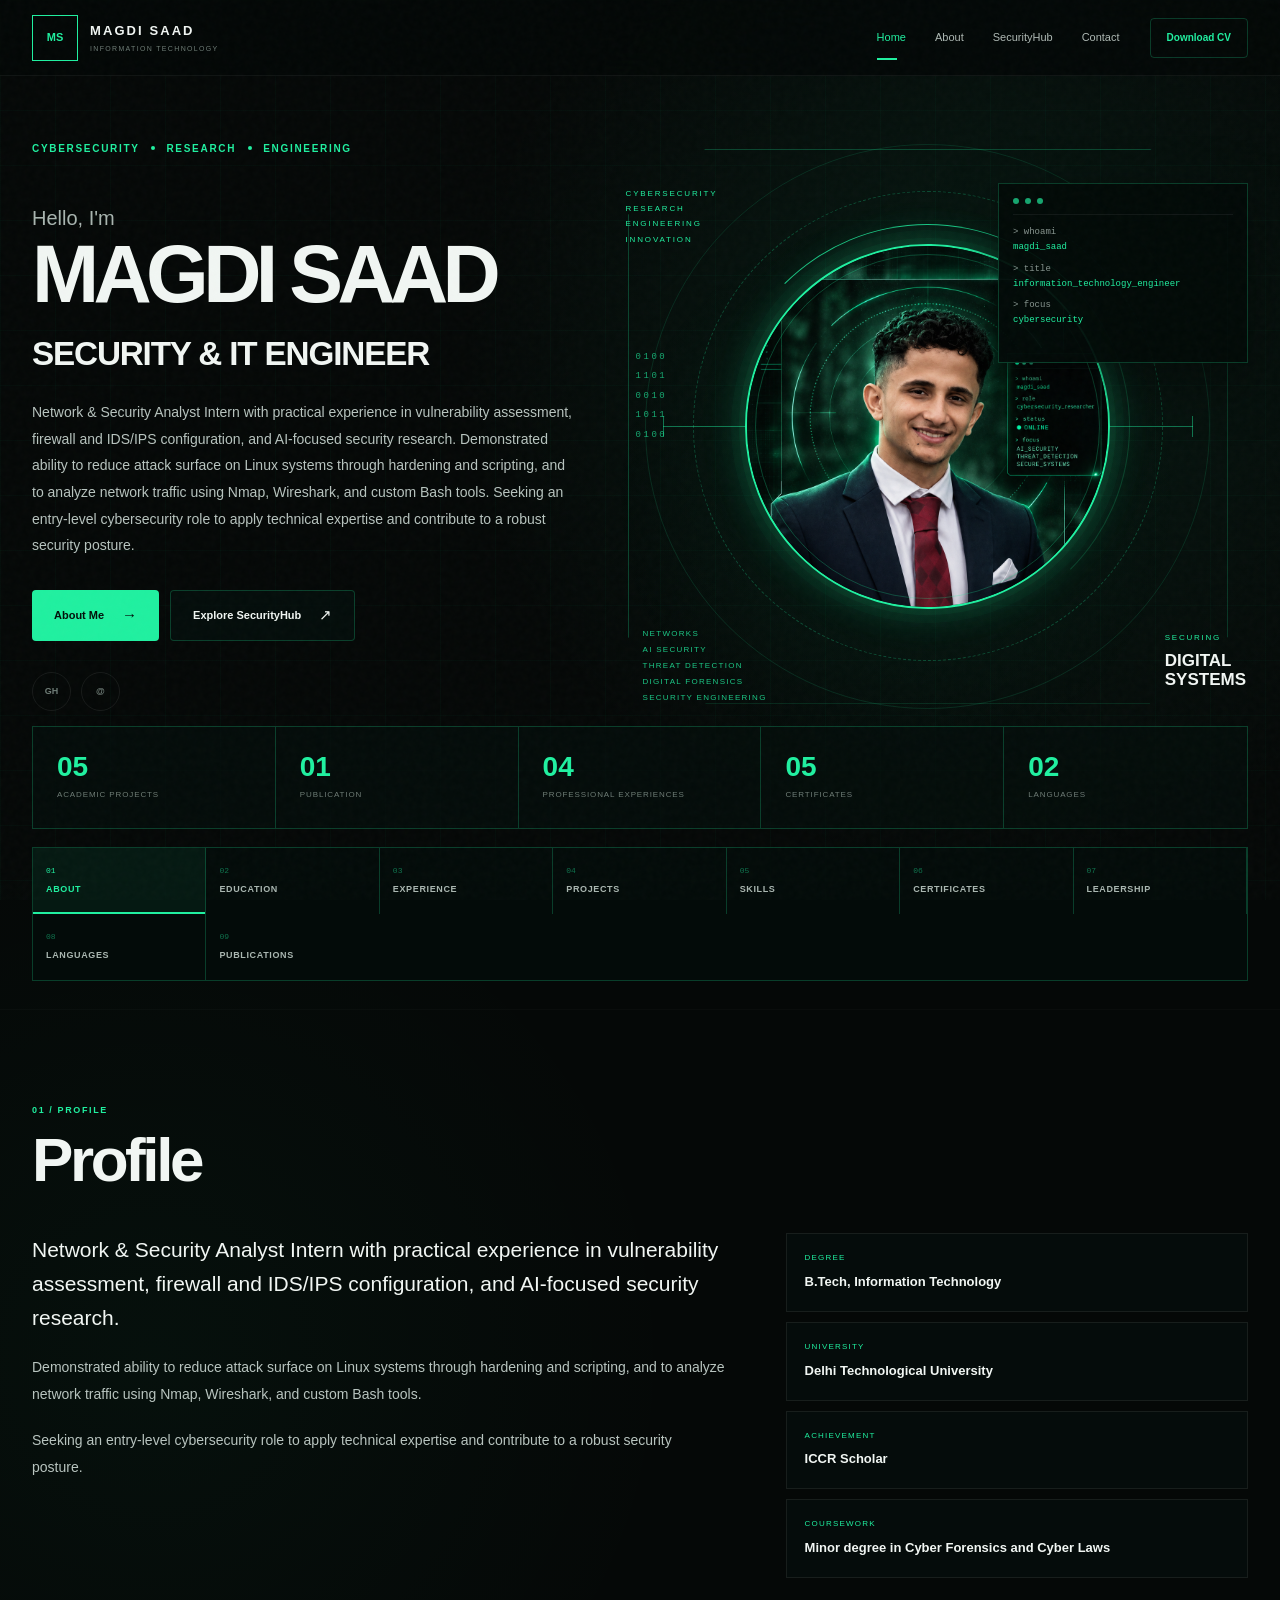
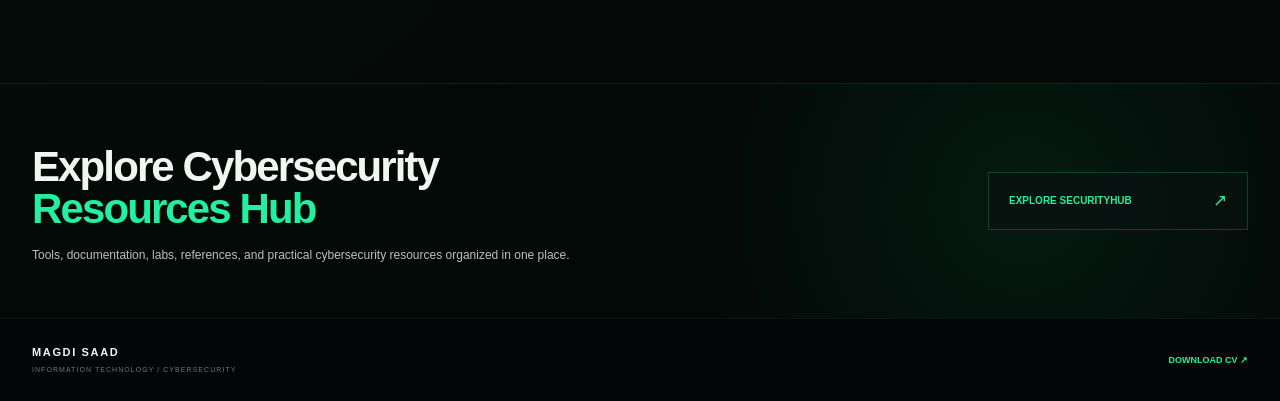
==== commit 3763be4e: "Update portfolio with correct information" ====
--- a/index.html
+++ b/index.html
@@ -9,11 +9,11 @@
           content="width=device-width, initial-scale=1.0">
 
     <title>
-        Magdi Saad | Cybersecurity Researcher
+        Magdi Saad | Information Technology Engineer
     </title>
 
     <meta name="description"
-          content="Magdi Saad — Cybersecurity Researcher and Information Technology Engineer focused on cybersecurity research, adaptive defense, AI security, threat detection and network security.">
+          content="Magdi Abdullah Mohammed Ali Saad — Information Technology Engineer with experience in network security, vulnerability assessment, firewall and IDS/IPS configuration, and AI-focused security research.">
 
     <link rel="stylesheet"
           href="style.css">
@@ -32,7 +32,6 @@
 
     <div class="container nav-container">
 
-
         <a href="#home"
            class="brand">
 
@@ -47,7 +46,7 @@
                 </strong>
 
                 <small>
-                    CYBERSECURITY / RESEARCH
+                    INFORMATION TECHNOLOGY
                 </small>
 
             </span>
@@ -149,35 +148,32 @@
             </p>
 
 
-            <h1>
-
-                MAGDI
-
-                <span>
-                    SAAD
-                </span>
-
-            </h1>
-
-
-            <h2>
-
-                Cybersecurity Researcher
-                <br>
-
-                <span>
-                    &amp; Security Engineer
-                </span>
-
-            </h2>
+            <!-- H2 AS REQUESTED -->
+
+            <h4 class="hero-name">
+
+                MAGDI SAAD
+
+            </h4>
+
+
+            <h4 class="hero-role">
+
+                SECURITY & IT ENGINEER
+
+            </h4>
 
 
             <p class="hero-description">
 
-                I build practical security systems and investigate
-                cybersecurity problems across adaptive defense,
-                AI security, threat detection, network security,
-                application security, and digital forensics.
+                Network &amp; Security Analyst Intern with practical
+                experience in vulnerability assessment, firewall and
+                IDS/IPS configuration, and AI-focused security research.
+                Demonstrated ability to reduce attack surface on Linux
+                systems through hardening and scripting, and to analyze
+                network traffic using Nmap, Wireshark, and custom Bash tools.
+                Seeking an entry-level cybersecurity role to apply technical
+                expertise and contribute to a robust security posture.
 
             </p>
 
@@ -225,30 +221,14 @@
                 </a>
 
 
-                <a href="#"
-                   aria-label="LinkedIn">
-
-                    IN
+                <a href="mailto:1magdiabdullah@gmail.com"
+                   aria-label="Email">
+
+                    @
 
                 </a>
 
 
-                <a href="#"
-                   aria-label="Research">
-
-                    R
-
-                </a>
-
-
-                <a href="mailto:YOUR_EMAIL@example.com"
-                   aria-label="Email">
-
-                    @
-
-                </a>
-
-
             </div>
 
 
@@ -257,7 +237,7 @@
 
 
         <!-- =================================================
-             RIGHT HERO / HUD
+             RIGHT HERO
         ================================================== -->
 
         <div class="hero-visual">
@@ -280,9 +260,10 @@
 
             <div class="profile-circle">
 
-                <img src="assets/images/profile2.png"alt="Magdi Saad">
-
-            </div
+                <img src="assets/images/profile2.png"
+                     alt="Magdi Saad">
+
+            </div>
 
 
             <!-- CROSSHAIRS -->
@@ -335,20 +316,11 @@
 
 
                     <p>
-                        &gt; role
+                        &gt; title
                     </p>
 
                     <strong>
-                        cybersecurity_researcher
-                    </strong>
-
-
-                    <p>
-                        &gt; status
-                    </p>
-
-                    <strong class="online">
-                        ● ONLINE
+                        information_technology_engineer
                     </strong>
 
 
@@ -357,14 +329,11 @@
                     </p>
 
                     <strong>
-                        AI_SECURITY
-                        <br>
-                        THREAT_DETECTION
-                        <br>
-                        SECURE_SYSTEMS
+                        cybersecurity
                     </strong>
 
                 </div>
+
 
             </div>
 
@@ -452,11 +421,11 @@
         <div class="stat">
 
             <strong>
-                04+
+                05
             </strong>
 
             <span>
-                Featured Projects
+                Academic Projects
             </span>
 
         </div>
@@ -469,7 +438,7 @@
             </strong>
 
             <span>
-                IEEE Publication
+                Publication
             </span>
 
         </div>
@@ -478,11 +447,11 @@
         <div class="stat">
 
             <strong>
-                03
+                04
             </strong>
 
             <span>
-                Research Projects
+                Professional Experiences
             </span>
 
         </div>
@@ -491,11 +460,11 @@
         <div class="stat">
 
             <strong>
-                01
+                05
             </strong>
 
             <span>
-                Security Internship
+                Certificates
             </span>
 
         </div>
@@ -504,11 +473,11 @@
         <div class="stat">
 
             <strong>
-                05+
+                02
             </strong>
 
             <span>
-                Security Domains
+                Languages
             </span>
 
         </div>
@@ -519,7 +488,7 @@
 
 
     <!-- =================================================
-         SECTION OPTIONS
+         SECTION SELECTOR
     ================================================== -->
 
     <div class="container section-selector-wrap">
@@ -612,14 +581,46 @@
             </button>
 
 
+            <!-- NEW CV SECTION -->
+
             <button class="selector-item"
-                    data-section="publications">
+                    data-section="leadership">
 
                 <small>
                     07
                 </small>
 
                 <strong>
+                    LEADERSHIP
+                </strong>
+
+            </button>
+
+
+            <!-- NEW CV SECTION -->
+
+            <button class="selector-item"
+                    data-section="languages">
+
+                <small>
+                    08
+                </small>
+
+                <strong>
+                    LANGUAGES
+                </strong>
+
+            </button>
+
+
+            <button class="selector-item"
+                    data-section="publications">
+
+                <small>
+                    09
+                </small>
+
+                <strong>
                     PUBLICATIONS
                 </strong>
 
@@ -635,7 +636,7 @@
 
 
 <!-- =====================================================
-     ABOUT
+     ABOUT / PROFILE
 ===================================================== -->
 
 <section class="portfolio-section"
@@ -653,7 +654,7 @@
             </span>
 
             <h2>
-                About Me
+                Profile
             </h2>
 
         </div>
@@ -667,31 +668,28 @@
 
                 <p class="section-lead">
 
-                    I am an Information Technology graduate with
-                    a minor in Cyber Forensics &amp; Cyber Law.
-                    My work combines practical cybersecurity
-                    engineering with security research.
+                    Network &amp; Security Analyst Intern with practical
+                    experience in vulnerability assessment, firewall and
+                    IDS/IPS configuration, and AI-focused security research.
 
                 </p>
 
 
                 <p>
 
-                    I build security-focused projects and
-                    investigate problems involving AI security,
-                    intrusion detection, network security,
-                    application security, vulnerability research,
-                    and digital forensics.
+                    Demonstrated ability to reduce attack surface on
+                    Linux systems through hardening and scripting, and
+                    to analyze network traffic using Nmap, Wireshark,
+                    and custom Bash tools.
 
                 </p>
 
 
                 <p>
 
-                    My approach focuses on understanding system
-                    behavior, identifying security weaknesses,
-                    developing measurable defenses, and documenting
-                    the results through practical projects and research.
+                    Seeking an entry-level cybersecurity role to apply
+                    technical expertise and contribute to a robust
+                    security posture.
 
                 </p>
 
@@ -709,7 +707,7 @@
                     </span>
 
                     <strong>
-                        B.Tech Information Technology
+                        B.Tech, Information Technology
                     </strong>
 
                 </div>
@@ -718,24 +716,27 @@
                 <div class="fact">
 
                     <span>
-                        MINOR
+                        UNIVERSITY
                     </span>
 
                     <strong>
-                        Cyber Forensics &amp; Cyber Law
+                        Delhi Technological University
                     </strong>
 
                 </div>
 
 
+                
+
+
                 <div class="fact">
 
                     <span>
-                        GRADUATED
+                        ACHIEVEMENT
                     </span>
 
                     <strong>
-                        31 July 2025
+                        ICCR Scholar
                     </strong>
 
                 </div>
@@ -744,11 +745,11 @@
                 <div class="fact">
 
                     <span>
-                        FOCUS
+                        COURSEWORK
                     </span>
 
                     <strong>
-                        Cybersecurity &amp; Research
+                        Minor degree in Cyber Forensics and Cyber Laws
                     </strong>
 
                 </div>
@@ -758,6 +759,7 @@
 
 
         </div>
+
 
     </div>
 
@@ -780,7 +782,7 @@
         <div class="section-heading">
 
             <span>
-                02 / ACADEMIC PATH
+                02 / EDUCATION
             </span>
 
             <h2>
@@ -800,25 +802,32 @@
 
             <div>
 
+
                 <span class="kicker">
-                    2021 — 2025
+                    2021 — 2025 / INDIA
                 </span>
 
 
                 <h3>
-                    B.Tech in Information Technology
+                    B.Tech, Information Technology
                 </h3>
 
 
                 <h4>
-                    Delhi Technological University (DTU), India
+                    Delhi Technological University
                 </h4>
 
-
                 <p>
-                    Minor: Cyber Forensics &amp; Cyber Law
+                    Achievements: ICCR Scholar
                 </p>
 
+
+                <p>
+                    Coursework: Minor degree in Cyber Forensics
+                    and Cyber Laws
+                </p>
+
+
             </div>
 
 
@@ -832,7 +841,7 @@
 
 
 <!-- =====================================================
-     EXPERIENCE
+     PROFESSIONAL EXPERIENCE
 ===================================================== -->
 
 <section class="portfolio-section"
@@ -846,75 +855,246 @@
         <div class="section-heading">
 
             <span>
-                03 / PROFESSIONAL
+                03 / EXPERIENCE
             </span>
 
             <h2>
-                Experience
+                Professional Experience
             </h2>
 
         </div>
 
 
-        <article class="large-card">
-
-
-            <div class="card-index">
-                01
-            </div>
-
-
-            <div>
-
-                <span class="kicker">
-                    NETWORK &amp; SECURITY
-                </span>
-
-
-                <h3>
-                    Network &amp; Security Analyst
-                </h3>
-
-
-                <h4>
-                    Drooblite for Telecom Services and IT
-                </h4>
-
-
-                <p>
-
-                    Worked on network infrastructure,
-                    security monitoring, network configuration,
-                    troubleshooting, and cybersecurity activities.
-
-                </p>
-
-
-                <div class="tag-row">
-
-                    <span>
-                        Network Infrastructure
-                    </span>
-
-                    <span>
-                        Security Monitoring
-                    </span>
-
-                    <span>
-                        Network Configuration
-                    </span>
-
-                    <span>
-                        Troubleshooting
-                    </span>
-
-                </div>
-
-
-            </div>
-
-
-        </article>
+        <div class="experience-list">
+
+
+            <!-- 01 -->
+
+            <article class="large-card">
+
+
+                <div class="card-index">
+                    01
+                </div>
+
+
+                <div>
+
+
+                    <span class="kicker">
+                        JUN 2024 — NOV 2024 / YEMEN
+                    </span>
+
+
+                    <h3>
+                        Network &amp; Security Analyst Intern
+                    </h3>
+
+
+                    <h4>
+                        Drooblite for Telecom Services &amp; IT
+                    </h4>
+
+
+                    <p>
+
+                        Analyzed network traffic with Wireshark and
+                        performed vulnerability assessments using
+                        Python scripts and Nessus, uncovering several
+                        security gaps.
+
+                    </p>
+
+
+                    <p>
+
+                        Assisted with firewall and IDS/IPS configuration.
+
+                    </p>
+
+
+                    <p>
+
+                        Supported incident response and security
+                        documentation.
+
+                    </p>
+
+
+                </div>
+
+
+            </article>
+
+
+
+            <!-- 02 -->
+
+            <article class="large-card">
+
+
+                <div class="card-index">
+                    02
+                </div>
+
+
+                <div>
+
+
+                    <span class="kicker">
+                        JAN 2024 — APR 2024 / INDIA
+                    </span>
+
+
+                    <h3>
+                        Cybersecurity Intern
+                    </h3>
+
+
+                    <h4>
+                        DevTown
+                    </h4>
+
+
+                    <p>
+
+                        Secured Linux systems by configuring firewalls,
+                        hardening services, and performing network
+                        enumeration with Bash scripts, which reduced
+                        the potential attack surface.
+
+                    </p>
+
+
+                    <p>
+
+                        Used Nmap, Netcat, and Wireshark to scan
+                        networks, test firewalls, and analyze traffic,
+                        uncovering misconfigurations and improving
+                        overall network visibility.
+
+                    </p>
+
+
+                    <p>
+
+                        Gained experience in encryption, decryption,
+                        privilege escalation. Conducted basic
+                        penetration testing, threat hunting, malware
+                        analysis, and digital forensics.
+
+                    </p>
+
+
+                </div>
+
+
+            </article>
+
+
+
+            <!-- 03 -->
+
+            <article class="large-card">
+
+
+                <div class="card-index">
+                    03
+                </div>
+
+
+                <div>
+
+
+                    <span class="kicker">
+                        OCT 2023 — DEC 2023 / INDIA
+                    </span>
+
+
+                    <h3>
+                        Internship, C++ programming
+                    </h3>
+
+
+                    <h4>
+                        CodSoft
+                    </h4>
+
+
+                    <p>
+
+                        Developed three C++ projects that applied
+                        object-oriented design, using the Standard
+                        Template Library and Git for version control,
+                        which helped the team demonstrate core
+                        programming concepts and improve code reuse.
+
+                    </p>
+
+
+                </div>
+
+
+            </article>
+
+
+
+            <!-- 04 -->
+
+            <article class="large-card">
+
+
+                <div class="card-index">
+                    04
+                </div>
+
+
+                <div>
+
+
+                    <span class="kicker">
+                        DEC 2020 — JUN 2021 / YEMEN
+                    </span>
+
+
+                    <h3>
+                        ESL Instructor
+                    </h3>
+
+
+                    <h4>
+                        Oxford Generation International Institute
+                    </h4>
+
+
+                    <p>
+
+                        Taught Advanced and Academic Writing and
+                        created custom lesson plans using targeted
+                        writing exercises and peer-review activities,
+                        which helped students improve their writing
+                        proficiency and confidence.
+
+                    </p>
+
+
+                    <p>
+
+                        Designed and led exam-preparation sessions,
+                        providing practice tests and targeted feedback,
+                        which increased student confidence and
+                        contributed to higher exam pass rates.
+
+                    </p>
+
+
+                </div>
+
+
+            </article>
+
+
+        </div>
 
 
     </div>
@@ -924,7 +1104,7 @@
 
 
 <!-- =====================================================
-     PROJECTS
+     ACADEMIC RESEARCH & PROJECTS
 ===================================================== -->
 
 <section class="portfolio-section"
@@ -938,7 +1118,7 @@
         <div class="section-heading">
 
             <span>
-                04 / BUILD
+                04 / ACADEMIC RESEARCH &amp; PROJECTS
             </span>
 
             <h2>
@@ -951,6 +1131,8 @@
         <div class="project-grid">
 
 
+            <!-- 01 -->
+
             <article class="project-card featured-project">
 
 
@@ -961,55 +1143,34 @@
                     </span>
 
                     <span>
-                        HOST SECURITY / DETECTION
+                        AI SECURITY
                     </span>
 
                 </div>
 
 
                 <h3>
-                    AdaptiveShield
+                    AI Chatbots Platform Security Assessment
                 </h3>
 
 
                 <p>
 
-                    An adaptive host-based intrusion detection
-                    and response system designed to detect
-                    suspicious host activity, calculate security
-                    risk, and support response decisions.
+                    Developed a security assessment platform to
+                    evaluate AI chatbots' resistance to prompt
+                    manipulation attacks by testing Meta AI,
+                    Grok AI, and Sutra AI, with Gemini used for
+                    automated response evaluation based on
+                    predefined security rules.
 
                 </p>
 
 
-                <div class="tag-row">
-
-                    <span>
-                        Python
-                    </span>
-
-                    <span>
-                        FastAPI
-                    </span>
-
-                    <span>
-                        SQLAlchemy
-                    </span>
-
-                    <span>
-                        SQLite
-                    </span>
-
-                    <span>
-                        Linux
-                    </span>
-
-                </div>
-
-
             </article>
 
 
+
+            <!-- 02 -->
 
             <article class="project-card">
 
@@ -1021,47 +1182,31 @@
                     </span>
 
                     <span>
-                        AI SECURITY
+                        MACHINE LEARNING
                     </span>
 
                 </div>
 
 
                 <h3>
-                    AI Chatbot Security
+                    CNN Deepfake Detection Model
                 </h3>
 
 
                 <p>
 
-                    Security research measuring susceptibility
-                    to prompt manipulation using attack success
-                    rate, filtering robustness, response
-                    consistency, and risk scoring.
+                    Developed a CNN-based deepfake detection model
+                    to classify manipulated and authentic images
+                    using machine learning techniques.
 
                 </p>
 
 
-                <div class="tag-row">
-
-                    <span>
-                        AI Security
-                    </span>
-
-                    <span>
-                        Python
-                    </span>
-
-                    <span>
-                        Research
-                    </span>
-
-                </div>
-
-
             </article>
 
 
+
+            <!-- 03 -->
 
             <article class="project-card">
 
@@ -1073,60 +1218,32 @@
                     </span>
 
                     <span>
-                        COMPUTER VISION
+                        ENDPOINT SECURITY
                     </span>
 
                 </div>
 
 
                 <h3>
-                    Deepfake Detection using CNN
+                    Ducky Virus
                 </h3>
 
 
                 <p>
 
-                    A deep-learning project for classifying
-                    real and manipulated facial images using
-                    convolutional neural networks.
+                    Simulated USB Rubber Ducky attacks in a
+                    controlled environment to analyze keystroke
+                    injection techniques and evaluate endpoint
+                    security defenses.
 
                 </p>
 
 
-                <div class="tag-row">
-
-                    <span>
-                        TensorFlow
-                    </span>
-
-                    <span>
-                        Keras
-                    </span>
-
-                    <span>
-                        CNN
-                    </span>
-
-                    <span>
-                        DenseNet121
-                    </span>
-
-                </div>
-
-
-                <a class="card-link"
-                   href="https://github.com/Magdiabdullah/deepfake-detection-cnn"
-                   target="_blank"
-                   rel="noopener noreferrer">
-
-                    View GitHub →
-
-                </a>
-
-
             </article>
 
 
+
+            <!-- 04 -->
 
             <article class="project-card">
 
@@ -1138,50 +1255,32 @@
                     </span>
 
                     <span>
-                        NETWORK SECURITY
+                        SECURE CODING
                     </span>
 
                 </div>
 
 
                 <h3>
-                    Supermarket Network Security Architecture
+                    SecureCodeIQ Platform
                 </h3>
 
 
                 <p>
 
-                    A segmented enterprise LAN design using
-                    VLANs, routing, firewall controls,
-                    IP addressing, and network access policies.
+                    Developed a secure code analysis platform
+                    that detects common software vulnerabilities
+                    and promotes secure coding practices through
+                    automated code analysis.
 
                 </p>
 
 
-                <div class="tag-row">
-
-                    <span>
-                        Cisco
-                    </span>
-
-                    <span>
-                        VLANs
-                    </span>
-
-                    <span>
-                        Routing
-                    </span>
-
-                    <span>
-                        Packet Tracer
-                    </span>
-
-                </div>
-
-
             </article>
 
 
+
+            <!-- 05 -->
 
             <article class="project-card">
 
@@ -1193,39 +1292,26 @@
                     </span>
 
                     <span>
-                        APPLICATION SECURITY
+                        NETWORKING
                     </span>
 
                 </div>
 
 
                 <h3>
-                    SecureCodeIQ
+                    Supermarket VLAN Network
                 </h3>
 
 
                 <p>
 
-                    A cybersecurity project focused on secure
-                    coding, security analysis, and practical
-                    application security concepts.
+                    Designed and configured a VLAN-based network
+                    to improve security, traffic segmentation,
+                    and communication across multiple departments.
 
                 </p>
 
 
-                <div class="tag-row">
-
-                    <span>
-                        Secure Coding
-                    </span>
-
-                    <span>
-                        Application Security
-                    </span>
-
-                </div>
-
-
             </article>
 
 
@@ -1239,7 +1325,7 @@
 
 
 <!-- =====================================================
-     SKILLS
+     TECHNICAL SKILLS
 ===================================================== -->
 
 <section class="portfolio-section"
@@ -1253,7 +1339,7 @@
         <div class="section-heading">
 
             <span>
-                05 / CAPABILITIES
+                05 / TECHNICAL SKILLS
             </span>
 
             <h2>
@@ -1268,95 +1354,82 @@
 
             <article class="skill-card">
 
+
                 <span>
                     01
                 </span>
 
+
                 <h3>
-                    Cybersecurity
+                    Programming Languages
                 </h3>
 
+
                 <p>
-                    Web Security · Vulnerability Research ·
-                    Network Security · IDS/IPS · Security Testing ·
-                    Application Security
+
+                    Python, C++, C, MySQL,
+                    HTML/CSS, JavaScript
+
                 </p>
 
+
             </article>
 
 
+
             <article class="skill-card">
+
 
                 <span>
                     02
                 </span>
 
+
                 <h3>
-                    Programming
+                    Systems &amp; Networking
                 </h3>
 
+
                 <p>
-                    Python · SQL · JavaScript
+
+                    Linux, TCP/IP, Network Traffic Analysis,
+                    Firewall &amp; IDS/IPS Configuration,
+                    System Enumeration, Session Security
+
                 </p>
 
+
             </article>
 
 
+
             <article class="skill-card">
+
 
                 <span>
                     03
                 </span>
 
+
                 <h3>
-                    AI &amp; Machine Learning
+                    Security &amp; Forensics
                 </h3>
 
+
                 <p>
-                    TensorFlow · Keras · CNN · DenseNet121 ·
-                    Machine Learning
+
+                    Vulnerability Assessment, Digital Forensics,
+                    Malware Analysis, Ethical Hacking, Encryption,
+                    Decryption, Basic Penetration Testing
+
                 </p>
 
+
             </article>
 
 
-            <article class="skill-card">
-
-                <span>
-                    04
-                </span>
-
-                <h3>
-                    Networking
-                </h3>
-
-                <p>
-                    Cisco · VLANs · Routing · Firewalls ·
-                    Network Architecture · Packet Tracer
-                </p>
-
-            </article>
-
-
-            <article class="skill-card">
-
-                <span>
-                    05
-                </span>
-
-                <h3>
-                    Security Tools
-                </h3>
-
-                <p>
-                    Nmap · Wireshark · SQLMap · Burp Suite ·
-                    Linux Security Tools
-                </p>
-
-            </article>
-
-
-        </div>
+        </div>
+
 
     </div>
 
@@ -1379,7 +1452,7 @@
         <div class="section-heading">
 
             <span>
-                06 / CREDENTIALS
+                06 / CERTIFICATES
             </span>
 
             <h2>
@@ -1399,11 +1472,11 @@
                 </span>
 
                 <strong>
-                    B.Tech in Information Technology
+                    IELTS English proficiency Certificate
                 </strong>
 
                 <small>
-                    Delhi Technological University
+                    Score 7.0
                 </small>
 
             </div>
@@ -1416,11 +1489,11 @@
                 </span>
 
                 <strong>
-                    Cyber Forensics &amp; Cyber Law Minor
+                    IBM Cybersecurity Professional Certificate
                 </strong>
 
                 <small>
-                    Delhi Technological University
+                    In Progress — Coursera
                 </small>
 
             </div>
@@ -1433,11 +1506,11 @@
                 </span>
 
                 <strong>
-                    IELTS Academic — Band 7.0
+                    Ethical Hacking
                 </strong>
 
                 <small>
-                    English Proficiency
+                    SWAYAM/NPTEL
                 </small>
 
             </div>
@@ -1450,11 +1523,11 @@
                 </span>
 
                 <strong>
-                    Telc Deutsch B1
+                    Python Programming
                 </strong>
 
                 <small>
-                    German Language
+                    SWAYAM/NPTEL
                 </small>
 
             </div>
@@ -1467,34 +1540,238 @@
                 </span>
 
                 <strong>
-                    Advanced English Diploma
+                    International E-Marketing Diploma
                 </strong>
 
                 <small>
-                    Language Certification
+                    Meshkat Education
                 </small>
 
             </div>
 
 
-            <div class="certificate-card">
+        </div>
+
+
+    </div>
+
+</section>
+
+
+
+<!-- =====================================================
+     LEADERSHIP ACTIVITIES
+===================================================== -->
+
+<section class="portfolio-section"
+         id="leadership"
+         data-section-content>
+
+
+    <div class="container">
+
+
+        <div class="section-heading">
+
+            <span>
+                07 / LEADERSHIP ACTIVITIES
+            </span>
+
+            <h2>
+                Leadership Activities
+            </h2>
+
+        </div>
+
+
+        <div class="experience-list">
+
+
+            <!-- 01 -->
+
+            <article class="large-card">
+
+                <div class="card-index">
+                    01
+                </div>
+
+                <div>
+
+                    <span class="kicker">
+                        JUL 2025 — JAN 2026 / 8 MONTHS
+                    </span>
+
+                    <h3>
+                        Volunteer English Instructor
+                    </h3>
+
+                    <h4>
+                        ATAA Organization
+                    </h4>
+
+                </div>
+
+            </article>
+
+
+
+            <!-- 02 -->
+
+            <article class="large-card">
+
+                <div class="card-index">
+                    02
+                </div>
+
+                <div>
+
+                    <span class="kicker">
+                        AUG 2023 — FEB 2025
+                    </span>
+
+                    <h3>
+                        Asian International Student Representative
+                    </h3>
+
+                    <h4>
+                        Delhi Technological University
+                        International Student Society (DTU-ISS)
+                    </h4>
+
+                </div>
+
+            </article>
+
+
+
+            <!-- 03 -->
+
+            <article class="large-card">
+
+                <div class="card-index">
+                    03
+                </div>
+
+                <div>
+
+                    <span class="kicker">
+                        SEP 2015 — MAR 2016
+                    </span>
+
+                    <h3>
+                        Vice President, Student Council
+                    </h3>
+
+                    <h4>
+                        Al Salam School
+                    </h4>
+
+                </div>
+
+            </article>
+
+
+
+            <!-- 04 -->
+
+            <article class="large-card">
+
+                <div class="card-index">
+                    04
+                </div>
+
+                <div>
+
+                    <span class="kicker">
+                        SEP 2014 — MAR 2015
+                    </span>
+
+                    <h3>
+                        Sports Coordinator, Student Council
+                    </h3>
+
+                    <h4>
+                        Al Salam School
+                    </h4>
+
+                </div>
+
+            </article>
+
+
+        </div>
+
+
+    </div>
+
+</section>
+
+
+
+<!-- =====================================================
+     LANGUAGES
+===================================================== -->
+
+<section class="portfolio-section"
+         id="languages"
+         data-section-content>
+
+
+    <div class="container">
+
+
+        <div class="section-heading">
+
+            <span>
+                08 / LANGUAGES
+            </span>
+
+            <h2>
+                Languages
+            </h2>
+
+        </div>
+
+
+        <div class="skills-grid">
+
+
+            <article class="skill-card">
 
                 <span>
-                    06
-                </span>
-
-                <strong>
-                    E-Marketing Diploma
-                </strong>
-
-                <small>
-                    Professional Certification
-                </small>
-
-            </div>
-
-
-        </div>
+                    01
+                </span>
+
+                <h3>
+                    English
+                </h3>
+
+                <p>
+                    IELTS C1
+                </p>
+
+            </article>
+
+
+            <article class="skill-card">
+
+                <span>
+                    02
+                </span>
+
+                <h3>
+                    Arabic
+                </h3>
+
+                <p>
+                    Native
+                </p>
+
+            </article>
+
+
+        </div>
+
 
     </div>
 
@@ -1517,7 +1794,7 @@
         <div class="section-heading">
 
             <span>
-                07 / RESEARCH OUTPUT
+                09 / PUBLICATIONS
             </span>
 
             <h2>
@@ -1547,7 +1824,7 @@
 
 
                 <span class="kicker">
-                    PUBLISHED / ACCEPTED RESEARCH
+                    16TH IEEE ICCCNT 2025
                 </span>
 
 
@@ -1559,32 +1836,22 @@
                 </h3>
 
 
+                <p class="publication-authors">
+
+                    Magdi Saad, Harsh, Lareb Ahmed, Ritu Agarwal
+
+                </p>
+
+
                 <p>
 
-                    Research investigating AI chatbot security
-                    and susceptibility to prompt manipulation
-                    using attack success rate, filtering
-                    robustness, response consistency,
-                    and risk scoring.
+                    Accepted and presented at the 16th IEEE ICCCNT
+                    2025. Co-authored a paper evaluating the security
+                    of Meta AI, Grok-3, and Sutra AI against 12
+                    categories of prompt injection attacks using a
+                    structured risk assessment framework.
 
                 </p>
-
-
-                <div class="tag-row">
-
-                    <span>
-                        AI Security
-                    </span>
-
-                    <span>
-                        Prompt Manipulation
-                    </span>
-
-                    <span>
-                        Risk Scoring
-                    </span>
-
-                </div>
 
 
             </div>
@@ -1614,7 +1881,7 @@
         <div class="section-heading">
 
             <span>
-                08 / CONNECT
+                10 / CONTACT
             </span>
 
             <h2>
@@ -1629,23 +1896,37 @@
 
             <div>
 
+
                 <p class="section-lead">
 
-                    For cybersecurity research,
-                    security engineering, collaboration,
-                    or related opportunities.
+                    INFORMATION TECHNOLOGY ENGINEER
 
                 </p>
 
+
+                <p class="contact-location">
+
+                    Shamlan st, Sanaa, Yemen
+
+                </p>
+
+
             </div>
 
 
             <div class="contact-links">
 
 
-                <a href="mailto:YOUR_EMAIL@example.com">
-
-                    YOUR_EMAIL@example.com ↗
+                <a href="mailto:1magdiabdullah@gmail.com">
+
+                    1magdiabdullah@gmail.com ↗
+
+                </a>
+
+
+                <a href="tel:+918383885346">
+
+                    918383885346 ↗
 
                 </a>
 
@@ -1680,7 +1961,7 @@
 
 
 <!-- =====================================================
-     SECURITYHUB CTA
+     SECURITYHUB
 ===================================================== -->
 
 <section class="hub-cta">
@@ -1690,11 +1971,6 @@
 
 
         <div>
-
-
-            <span>
-        
-            </span>
 
 
             <h3>
@@ -1724,17 +2000,14 @@
         <a href="securityhub.html"
            class="hub-button">
 
-
             <span>
                 EXPLORE SECURITYHUB
             </span>
 
-
             <b>
                 ↗
             </b>
 
-
         </a>
 
 
@@ -1765,7 +2038,7 @@
             </strong>
 
             <small>
-                CYBERSECURITY / RESEARCH / ENGINEERING
+                INFORMATION TECHNOLOGY / CYBERSECURITY
             </small>
 
         </div>
@@ -1785,6 +2058,7 @@
 </footer>
 
 
+
 <script src="script.js"></script>
 
 </body>
--- a/style.css
+++ b/style.css
@@ -512,7 +512,7 @@
 }
 
 
-.hero h1 {
+.hero .hero-name {
 
     margin-top: 4px;
 
@@ -532,7 +532,7 @@
 }
 
 
-.hero h1 span {
+.hero .hero-name span {
 
     display: block;
 
@@ -542,7 +542,7 @@
 }
 
 
-.hero h2 {
+.hero .hero-role {
 
     margin-top: 25px;
 
@@ -2677,7 +2677,7 @@
     }
 
 
-    .hero h1 {
+    .hero .hero-name {
 
         font-size:
             clamp(
@@ -2689,7 +2689,7 @@
     }
 
 
-    .hero h2 {
+    .hero .hero-role {
 
         font-size:
             24px;
@@ -2908,4 +2908,215 @@
 
     }
 
-}+}
+
+/* =========================================================
+   RESPONSIVE POLISH
+   Preserves the original visual design.
+========================================================= */
+
+.hero-name {
+    max-width: 100%;
+    overflow-wrap: anywhere;
+    transition:
+        color .25s ease,
+        transform .25s ease,
+        text-shadow .25s ease;
+}
+
+.hero-name:hover,
+.hero-name:focus-visible {
+    color: var(--green);
+    transform: translateY(-2px);
+    text-shadow: 0 0 22px rgba(32,240,160,.12);
+}
+
+.hero-role {
+    transition:
+        color .25s ease,
+        transform .25s ease;
+}
+
+.hero-role:hover {
+    color: var(--green);
+    transform: translateX(3px);
+}
+
+.selector-item,
+.top-link,
+.hero-btn,
+.social-row a,
+.cv-button,
+.card-link,
+.hub-button {
+    -webkit-tap-highlight-color: transparent;
+}
+
+.selector-item {
+    touch-action: manipulation;
+    transition:
+        background .25s ease,
+        color .25s ease,
+        box-shadow .25s ease,
+        transform .2s ease;
+}
+
+.selector-item:hover,
+.selector-item:focus-visible {
+    transform: translateY(-2px);
+}
+
+.selector-item:active,
+.hero-btn:active,
+.cv-button:active,
+.social-row a:active,
+.hub-button:active,
+.card-link:active {
+    transform: scale(.98);
+}
+
+.experience-list {
+    display: grid;
+    gap: 18px;
+}
+
+.contact-location {
+    margin-top: 18px;
+    color: var(--green);
+    font-size: 11px;
+    letter-spacing: .08em;
+}
+
+@media (max-width: 1100px) {
+
+    .hero-container {
+        gap: 18px;
+    }
+
+    .hero-name {
+        font-size: clamp(50px, 7vw, 82px);
+    }
+
+}
+
+@media (max-width: 850px) {
+
+    .hero-container {
+        min-height: auto;
+    }
+
+    .hero-name {
+        font-size: clamp(48px, 11vw, 76px);
+        line-height: .93;
+    }
+
+    .hero-role {
+        font-size: clamp(21px, 5vw, 30px);
+    }
+
+    .hero-description {
+        width: min(100%, 620px);
+    }
+
+    .hero-visual {
+        max-width: 100%;
+        overflow: visible;
+    }
+
+    .large-card,
+    .publication-card,
+    .project-card,
+    .skill-card,
+    .certificate-card {
+        min-width: 0;
+    }
+
+}
+
+@media (max-width: 620px) {
+
+    .container {
+        width: calc(100% - 28px);
+    }
+
+    .hero-name {
+        width: 100%;
+        font-size: clamp(36px, 12.5vw, 62px);
+        line-height: .95;
+        letter-spacing: -.055em;
+    }
+
+    .hero-role {
+        width: 100%;
+        font-size: clamp(19px, 5.8vw, 25px);
+        line-height: 1.12;
+    }
+
+    .hello {
+        margin-top: 30px;
+        font-size: 17px;
+    }
+
+    .eyebrow {
+        font-size: 8px;
+        letter-spacing: .12em;
+    }
+
+    .hero-description {
+        font-size: 12px;
+        line-height: 1.75;
+    }
+
+    .hero-actions {
+        gap: 9px;
+    }
+
+    .hero-btn {
+        min-height: 48px;
+        padding-inline: 17px;
+    }
+
+    .social-row {
+        justify-content: center;
+    }
+
+    .selector-item {
+        min-height: 72px;
+        padding: 12px 10px;
+    }
+
+    .selector-item strong {
+        font-size: 8px;
+    }
+
+    .portfolio-section {
+        overflow: hidden;
+    }
+
+    .contact-links a {
+        overflow-wrap: anywhere;
+    }
+
+}
+
+@media (hover: none) {
+
+    .hero-name:hover,
+    .hero-role:hover,
+    .selector-item:hover {
+        transform: none;
+    }
+
+}
+
+@media (prefers-reduced-motion: reduce) {
+
+    *,
+    *::before,
+    *::after {
+        animation-duration: .01ms !important;
+        animation-iteration-count: 1 !important;
+        transition-duration: .01ms !important;
+    }
+
+}
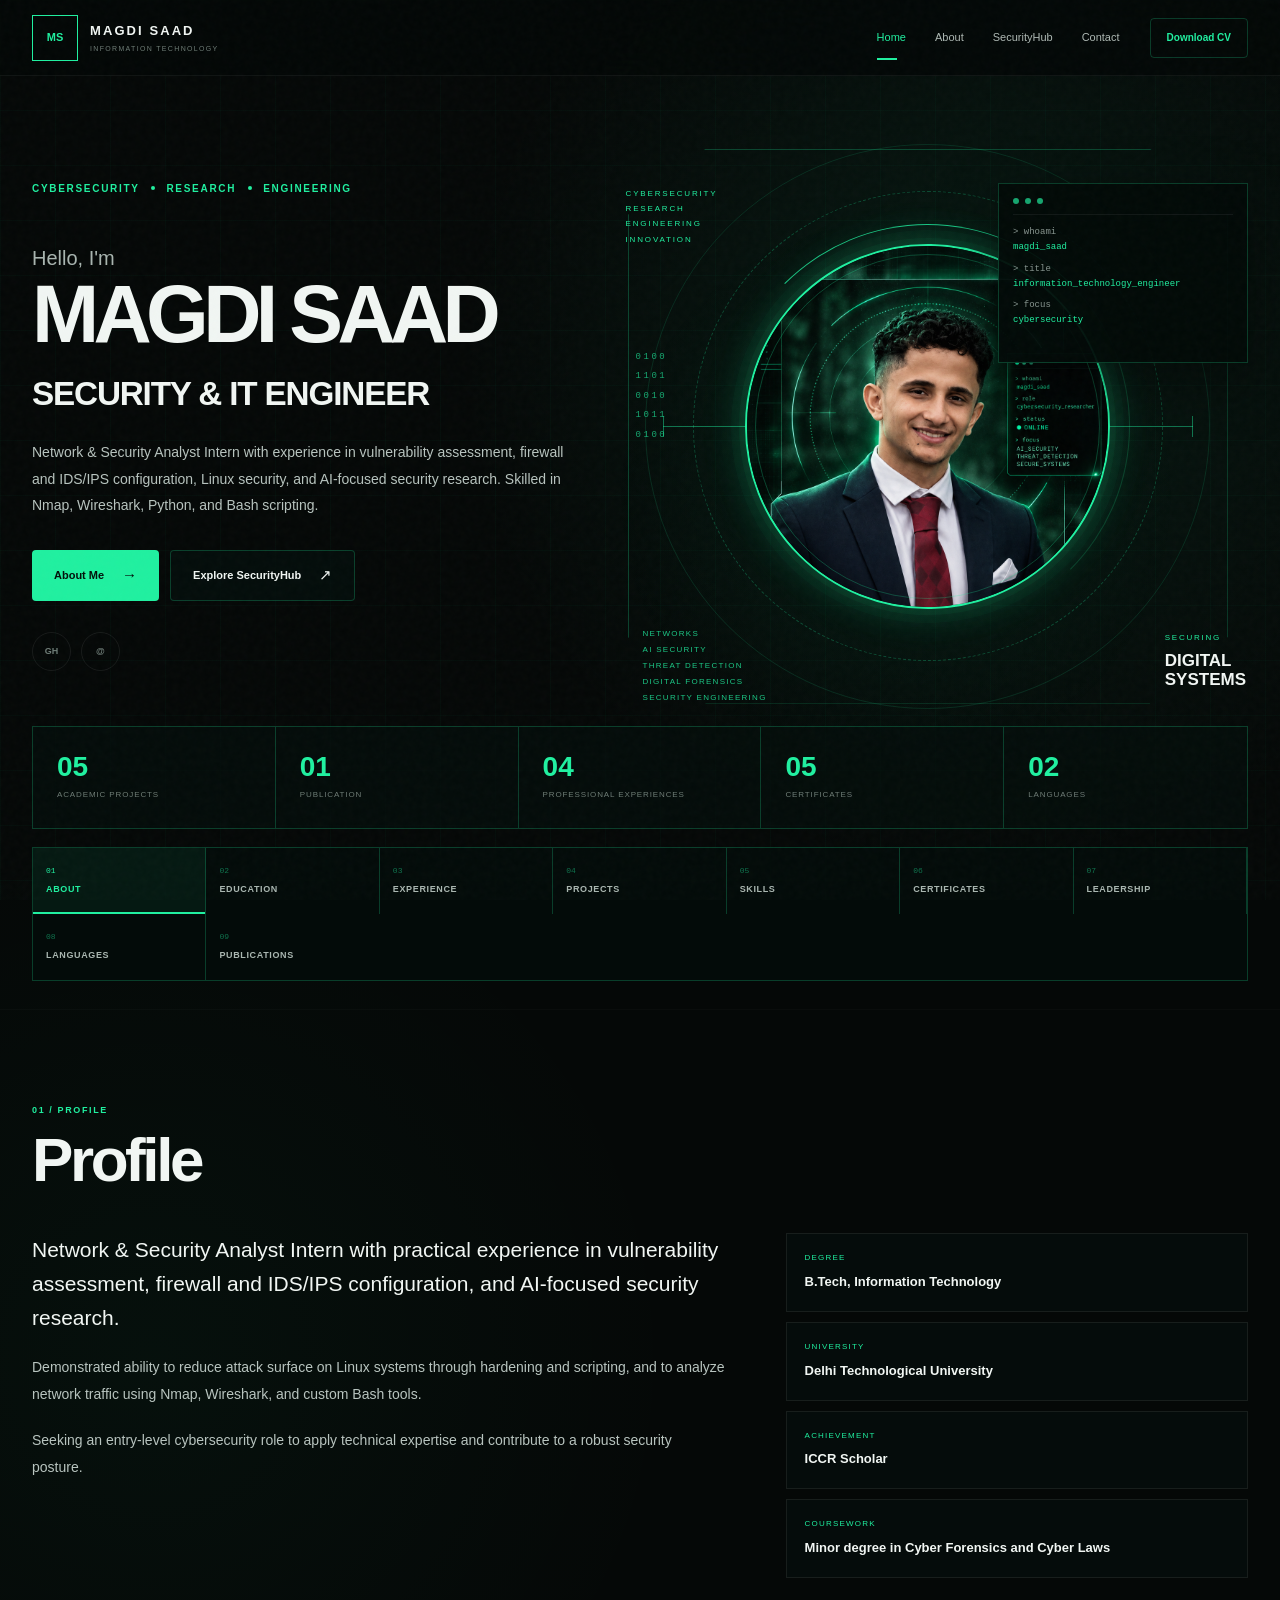
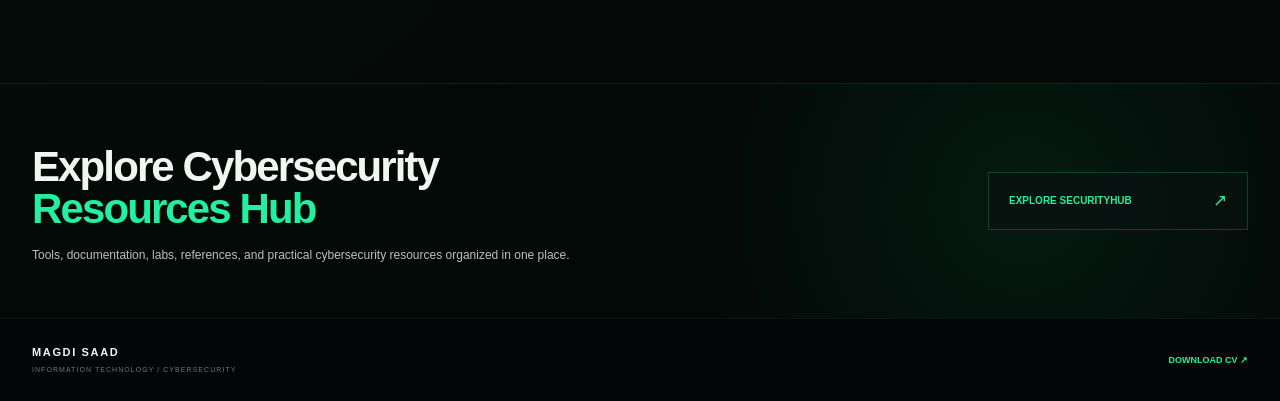
==== commit df2c4671: "Add SecurityHub page" ====
--- a/index.html
+++ b/index.html
@@ -166,14 +166,7 @@
 
             <p class="hero-description">
 
-                Network &amp; Security Analyst Intern with practical
-                experience in vulnerability assessment, firewall and
-                IDS/IPS configuration, and AI-focused security research.
-                Demonstrated ability to reduce attack surface on Linux
-                systems through hardening and scripting, and to analyze
-                network traffic using Nmap, Wireshark, and custom Bash tools.
-                Seeking an entry-level cybersecurity role to apply technical
-                expertise and contribute to a robust security posture.
+                Network & Security Analyst Intern with experience in vulnerability assessment, firewall and IDS/IPS configuration, Linux security, and AI-focused security research. Skilled in Nmap, Wireshark, Python, and Bash scripting.
 
             </p>
 
